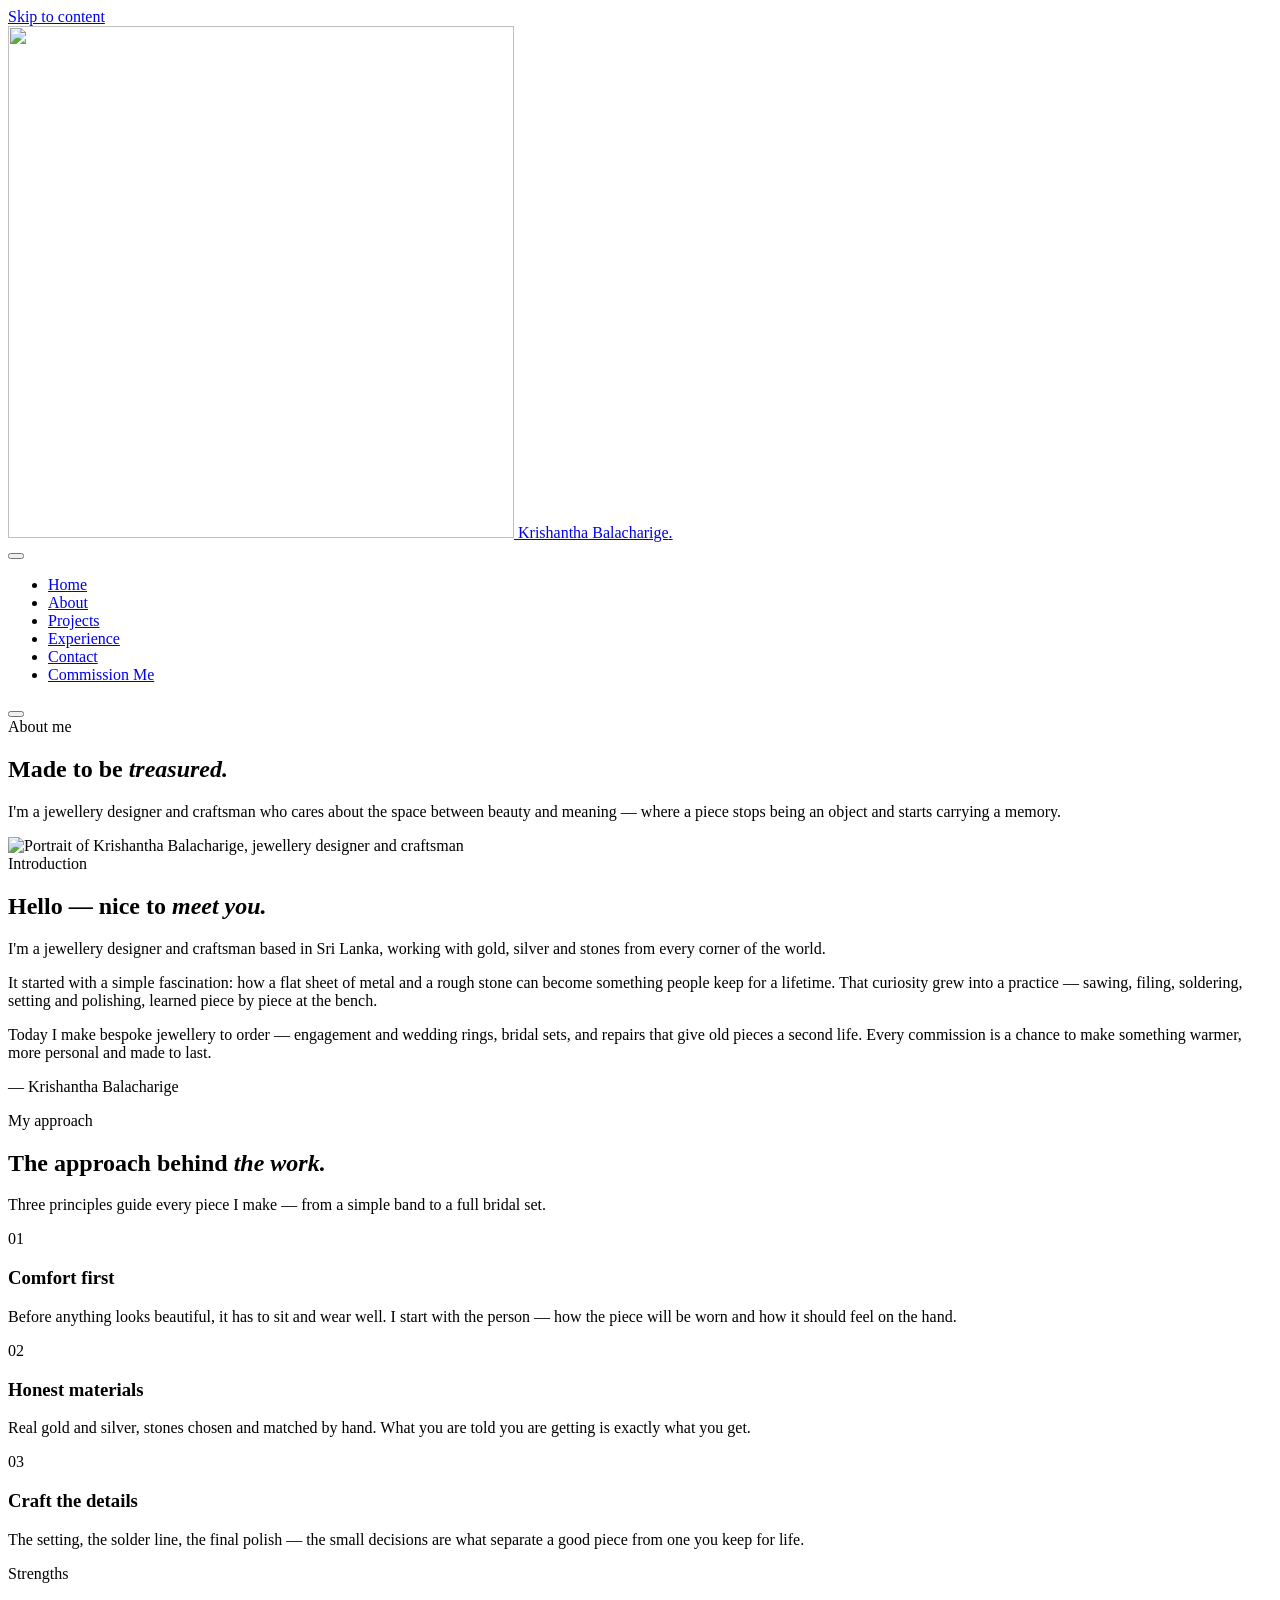
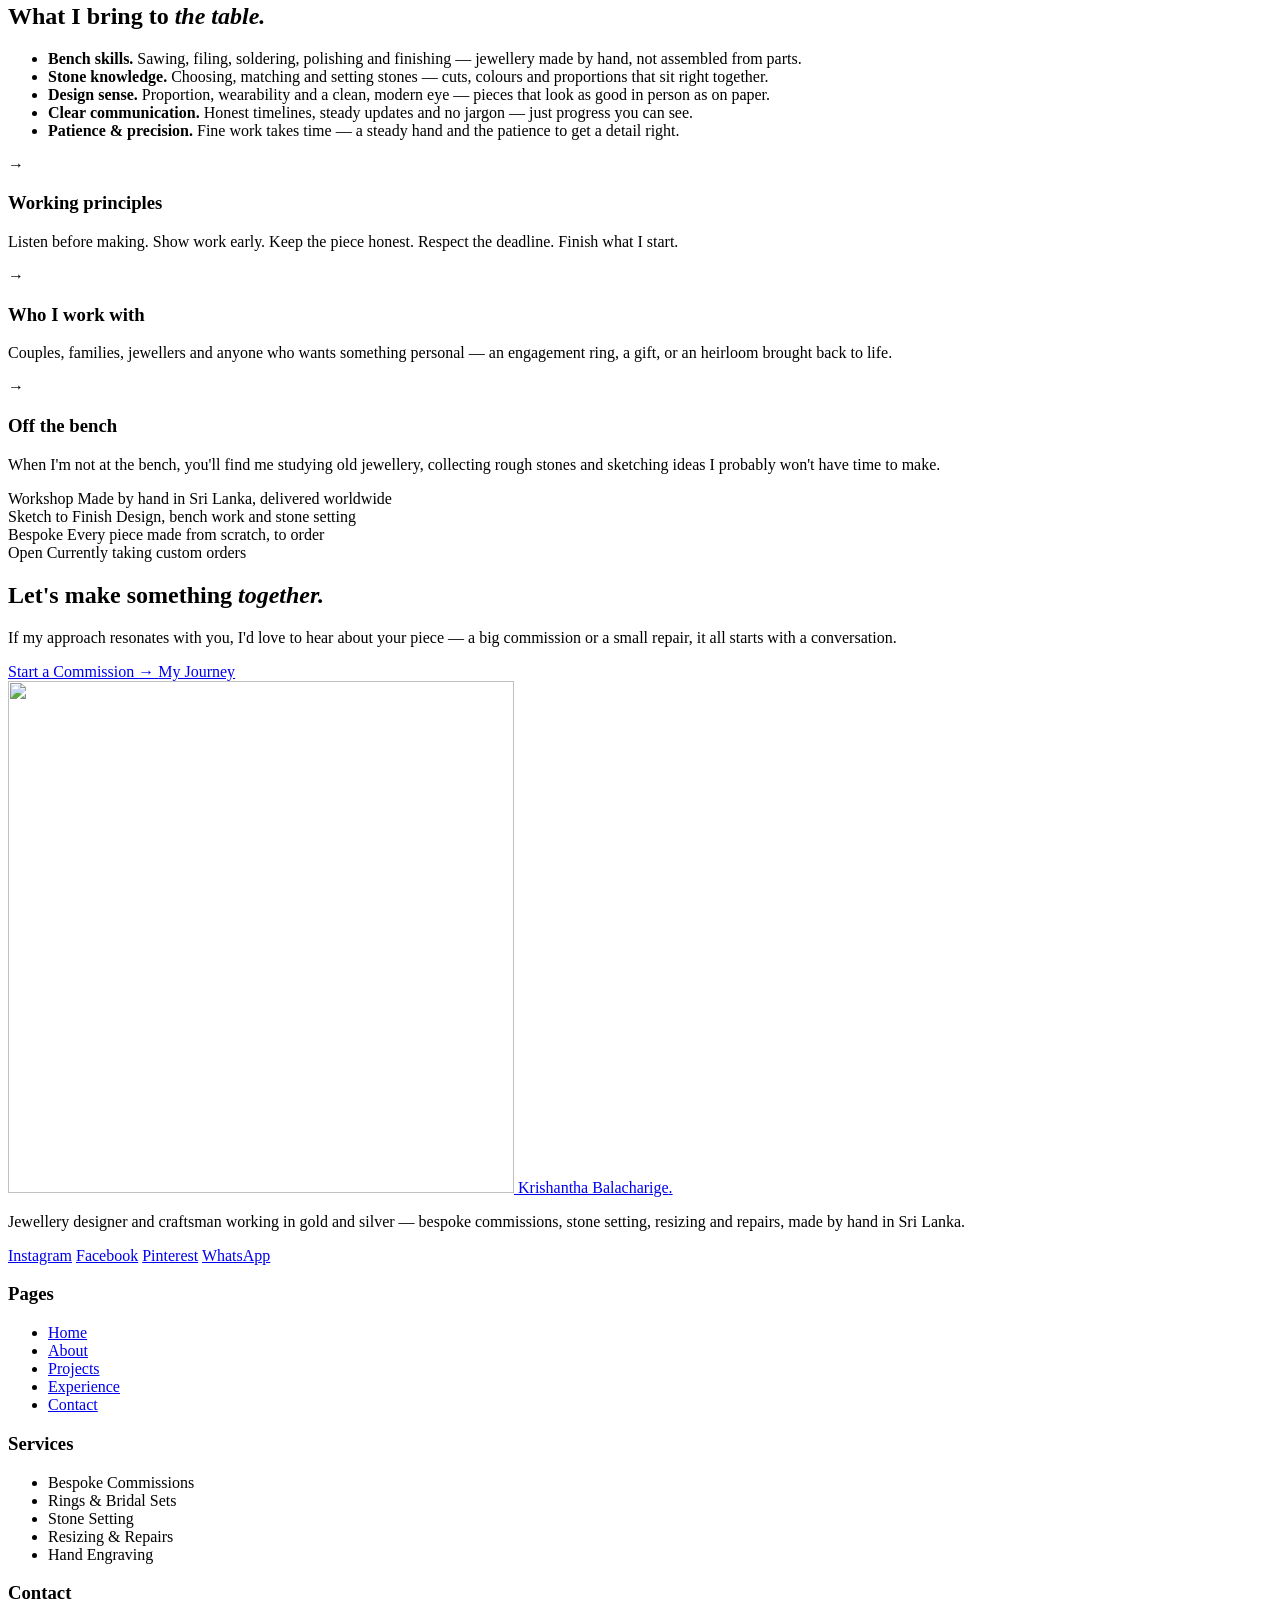
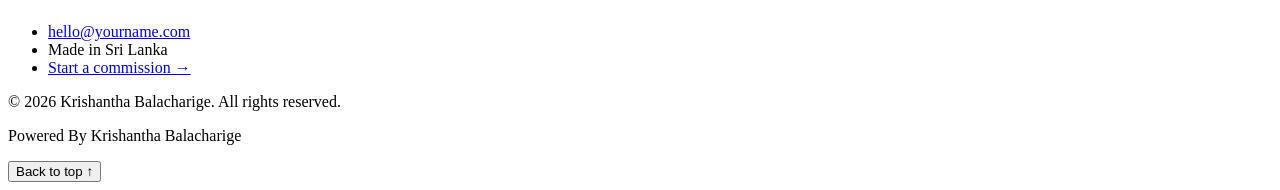
==== about.html @ 9be15eab "Add files via upload" ====
<!DOCTYPE html>
<html lang="en">
<head>
  <meta charset="UTF-8">
  <meta name="viewport" content="width=device-width, initial-scale=1.0, viewport-fit=cover">
  <meta name="theme-color" content="#130b0b">
  <title>About — Krishantha Balacharige | Jewellery Designer &amp; Craftsman</title>
  <meta name="description" content="About Krishantha Balacharige — jewellery designer and craftsman from Sri Lanka. Design philosophy, bench skills and working principles behind bespoke gold and silver jewellery.">
  <link rel="icon" type="image/png" href="assets/favicon.png?v=2">
  <link rel="apple-touch-icon" href="assets/favicon.png?v=2">
  <link rel="preconnect" href="https://fonts.googleapis.com">
  <link rel="preconnect" href="https://fonts.gstatic.com" crossorigin>
  <link href="https://fonts.googleapis.com/css2?family=Fraunces:ital,opsz,wght@0,9..144,400..700;1,9..144,400..700&family=Inter:wght@400;500;600;700;800&family=Space+Grotesk:wght@500;600;700&display=swap" rel="stylesheet">
  <link rel="stylesheet" href="css/style.css?v=29">
</head>
<body id="top">

  <a class="skip-link" href="#main">Skip to content</a>

  <!-- ============================ HEADER ============================ -->
  <header class="site-header">
    <div class="container header-inner">
      <a class="brand" href="index.html">
        <img class="brand-mark" src="assets/kb-logo-monogram-clean.webp?v=3" alt="" width="506" height="512" aria-hidden="true">
        <span>Krishantha Balacharige<span class="brand-dot">.</span></span>
      </a>

      <nav class="nav" id="primary-nav" aria-label="Primary">
        <button class="nav-backdrop" type="button" tabindex="-1" aria-hidden="true"></button>
        <div class="nav-content">
          <ul class="nav-list">
            <li><a class="nav-link" href="index.html">Home</a></li>
            <li><a class="nav-link is-active" href="about.html" aria-current="page">About</a></li>
            <li><a class="nav-link" href="projects.html">Projects</a></li>
            <li><a class="nav-link" href="experience.html">Experience</a></li>
            <li><a class="nav-link" href="contact.html">Contact</a></li>
            <li class="nav-cta"><a class="btn btn-primary btn-sm" href="contact.html">Commission Me</a></li>
          </ul>
        </div>
      </nav>

      <button class="nav-toggle" type="button" aria-expanded="false" aria-controls="primary-nav" aria-label="Open menu">
        <span></span><span></span><span></span>
      </button>
    </div>
  </header>

  <main id="main">

    <!-- ============================ PAGE HEAD ============================ -->
    <section class="page-head" data-word="Craft">
      <div class="container">
        <span class="kicker">About me</span>
        <h1 class="page-title">Made to be <em class="accent-word">treasured.</em></h1>
        <p class="page-lede">
          I'm a jewellery designer and craftsman who cares about the space between
          beauty and meaning — where a piece stops being an object and starts
          carrying a memory.
        </p>
      </div>
    </section>

    <!-- ============================ INTRO SPLIT ============================ -->
    <section class="section">
      <div class="container split">

        <div class="split-portrait" data-reveal>
          <img
            src="assets/portrait-about.webp?v=1"
            alt="Portrait of Krishantha Balacharige, jewellery designer and craftsman"
            width="1089"
            height="1445">
        </div>

        <div class="split-body" data-reveal>
          <span class="kicker">Introduction</span>
          <h2 class="section-title">Hello — nice to <em class="accent-word">meet you.</em></h2>
          <p class="lead">
            <!-- EDIT: personal introduction placeholder -->
            I'm a jewellery designer and craftsman based in Sri Lanka, working with
            gold, silver and stones from every corner of the world.
          </p>
          <p>
            It started with a simple fascination: how a flat sheet of metal and a
            rough stone can become something people keep for a lifetime. That
            curiosity grew into a practice — sawing, filing, soldering, setting and
            polishing, learned piece by piece at the bench.
          </p>
          <p>
            Today I make bespoke jewellery to order — engagement and wedding rings,
            bridal sets, and repairs that give old pieces a second life. Every
            commission is a chance to make something warmer, more personal and made
            to last.
          </p>
          <p class="signature">— Krishantha Balacharige</p>
        </div>

      </div>
    </section>

    <!-- ============================ PHILOSOPHY ============================ -->
    <section class="section">
      <div class="container">
        <div class="section-head section-head--center" data-reveal>
          <div>
            <span class="kicker">My approach</span>
            <h2 class="section-title">The approach behind <em class="accent-word">the work.</em></h2>
            <p class="section-lede">
              Three principles guide every piece I make — from a simple band to a
              full bridal set.
            </p>
          </div>
        </div>

        <div class="card-grid">
          <article class="card" data-reveal>
            <span class="card-index" aria-hidden="true">01</span>
            <h3>Comfort first</h3>
            <p>
              Before anything looks beautiful, it has to sit and wear well. I start
              with the person — how the piece will be worn and how it should feel on
              the hand.
            </p>
          </article>

          <article class="card" data-reveal>
            <span class="card-index" aria-hidden="true">02</span>
            <h3>Honest materials</h3>
            <p>
              Real gold and silver, stones chosen and matched by hand. What you are
              told you are getting is exactly what you get.
            </p>
          </article>

          <article class="card" data-reveal>
            <span class="card-index" aria-hidden="true">03</span>
            <h3>Craft the details</h3>
            <p>
              The setting, the solder line, the final polish — the small decisions are
              what separate a good piece from one you keep for life.
            </p>
          </article>
        </div>
      </div>
    </section>

    <!-- ============================ STRENGTHS ============================ -->
    <section class="section">
      <div class="container split">

        <div class="split-body" data-reveal>
          <span class="kicker">Strengths</span>
          <h2 class="section-title">What I bring to <em class="accent-word">the table.</em></h2>
          <ul class="strength-list">
            <li>
              <span><strong>Bench skills.</strong> Sawing, filing, soldering,
              polishing and finishing — jewellery made by hand, not assembled from
              parts.</span>
            </li>
            <li>
              <span><strong>Stone knowledge.</strong> Choosing, matching and setting
              stones — cuts, colours and proportions that sit right together.</span>
            </li>
            <li>
              <span><strong>Design sense.</strong> Proportion, wearability and a clean,
              modern eye — pieces that look as good in person as on paper.</span>
            </li>
            <li>
              <span><strong>Clear communication.</strong> Honest timelines, steady
              updates and no jargon — just progress you can see.</span>
            </li>
            <li>
              <span><strong>Patience &amp; precision.</strong> Fine work takes time — a
              steady hand and the patience to get a detail right.</span>
            </li>
          </ul>
        </div>

        <div class="stack">
          <article class="card" data-reveal>
            <span class="card-index" aria-hidden="true">→</span>
            <h3>Working principles</h3>
            <p>
              Listen before making. Show work early. Keep the piece honest. Respect
              the deadline. Finish what I start.
            </p>
          </article>

          <article class="card" data-reveal>
            <span class="card-index" aria-hidden="true">→</span>
            <h3>Who I work with</h3>
            <p>
              Couples, families, jewellers and anyone who wants something personal —
              an engagement ring, a gift, or an heirloom brought back to life.
            </p>
          </article>

          <article class="card" data-reveal>
            <span class="card-index" aria-hidden="true">→</span>
            <h3>Off the bench</h3>
            <p>
              When I'm not at the bench, you'll find me studying old jewellery,
              collecting rough stones and sketching ideas I probably won't have time
              to make.
            </p>
          </article>
        </div>

      </div>
    </section>

    <!-- ============================ HIGHLIGHTS ============================ -->
    <section class="section">
      <div class="container">
        <div class="stats-grid">
          <div class="stat" data-reveal>
            <span class="stat-value">Workshop</span>
            <span class="stat-label">Made by hand in Sri Lanka, delivered worldwide</span>
          </div>
          <div class="stat" data-reveal>
            <span class="stat-value">Sketch to Finish</span>
            <span class="stat-label">Design, bench work and stone setting</span>
          </div>
          <div class="stat" data-reveal>
            <span class="stat-value">Bespoke</span>
            <span class="stat-label">Every piece made from scratch, to order</span>
          </div>
          <div class="stat" data-reveal>
            <span class="stat-value">Open</span>
            <span class="stat-label">Currently taking custom orders</span>
          </div>
        </div>
      </div>
    </section>

    <!-- ============================ CTA ============================ -->
    <section class="section">
      <div class="container">
        <div class="cta-band" data-reveal>
          <div>
            <h2 class="cta-title">Let's make something <em class="accent-word">together.</em></h2>
            <p class="cta-text">
              If my approach resonates with you, I'd love to hear about your piece —
              a big commission or a small repair, it all starts with a conversation.
            </p>
          </div>
          <div class="cta-actions">
            <a class="btn btn-primary" href="contact.html">
              Start a Commission
              <span class="btn-arrow" aria-hidden="true">→</span>
            </a>
            <a class="btn btn-ghost" href="experience.html">My Journey</a>
          </div>
        </div>
      </div>
    </section>

  </main>

  <!-- ============================ FOOTER ============================ -->
  <footer class="site-footer">
    <div class="container footer-grid">

      <div class="footer-brand">
        <a class="brand" href="index.html">
          <img class="brand-mark" src="assets/kb-logo-monogram-clean.webp?v=3" alt="" width="506" height="512" aria-hidden="true">
          <span>Krishantha Balacharige<span class="brand-dot">.</span></span>
        </a>
        <p>
          Jewellery designer and craftsman working in gold and silver — bespoke
          commissions, stone setting, resizing and repairs, made by hand in Sri Lanka.
        </p>
        <!-- EDIT: replace with your real profile URLs -->
        <div class="socials">
          <a class="social-link" href="https://www.instagram.com/" target="_blank" rel="noopener">Instagram</a>
          <a class="social-link" href="https://www.facebook.com/" target="_blank" rel="noopener">Facebook</a>
          <a class="social-link" href="https://www.pinterest.com/" target="_blank" rel="noopener">Pinterest</a>
          <a class="social-link" href="https://wa.me/" target="_blank" rel="noopener">WhatsApp</a>
        </div>
      </div>

      <nav class="footer-col" aria-label="Footer pages">
        <h3>Pages</h3>
        <ul>
          <li><a href="index.html">Home</a></li>
          <li><a href="about.html">About</a></li>
          <li><a href="projects.html">Projects</a></li>
          <li><a href="experience.html">Experience</a></li>
          <li><a href="contact.html">Contact</a></li>
        </ul>
      </nav>

      <div class="footer-col">
        <h3>Services</h3>
        <ul>
          <li><span>Bespoke Commissions</span></li>
          <li><span>Rings &amp; Bridal Sets</span></li>
          <li><span>Stone Setting</span></li>
          <li><span>Resizing &amp; Repairs</span></li>
          <li><span>Hand Engraving</span></li>
        </ul>
      </div>

      <div class="footer-col">
        <h3>Contact</h3>
        <ul>
          <!-- EDIT: your email address -->
          <li><a href="mailto:hello@yourname.com">hello@yourname.com</a></li>
          <li><span>Made in Sri Lanka</span></li>
          <li><a href="contact.html">Start a commission →</a></li>
        </ul>
      </div>

    </div>

    <div class="container footer-bottom">
      <p>© <span data-year>2026</span> Krishantha Balacharige. All rights reserved.</p>
      <p class="footer-credit" data-admin-access>Powered By Krishantha Balacharige</p>
      <button class="back-top" type="button">Back to top ↑</button>
    </div>
  </footer>

  <script src="js/projects-data.js?v=3"></script>
  <script src="js/admin.js?v=13"></script>
  <script src="js/main.js?v=5"></script>
</body>
</html>
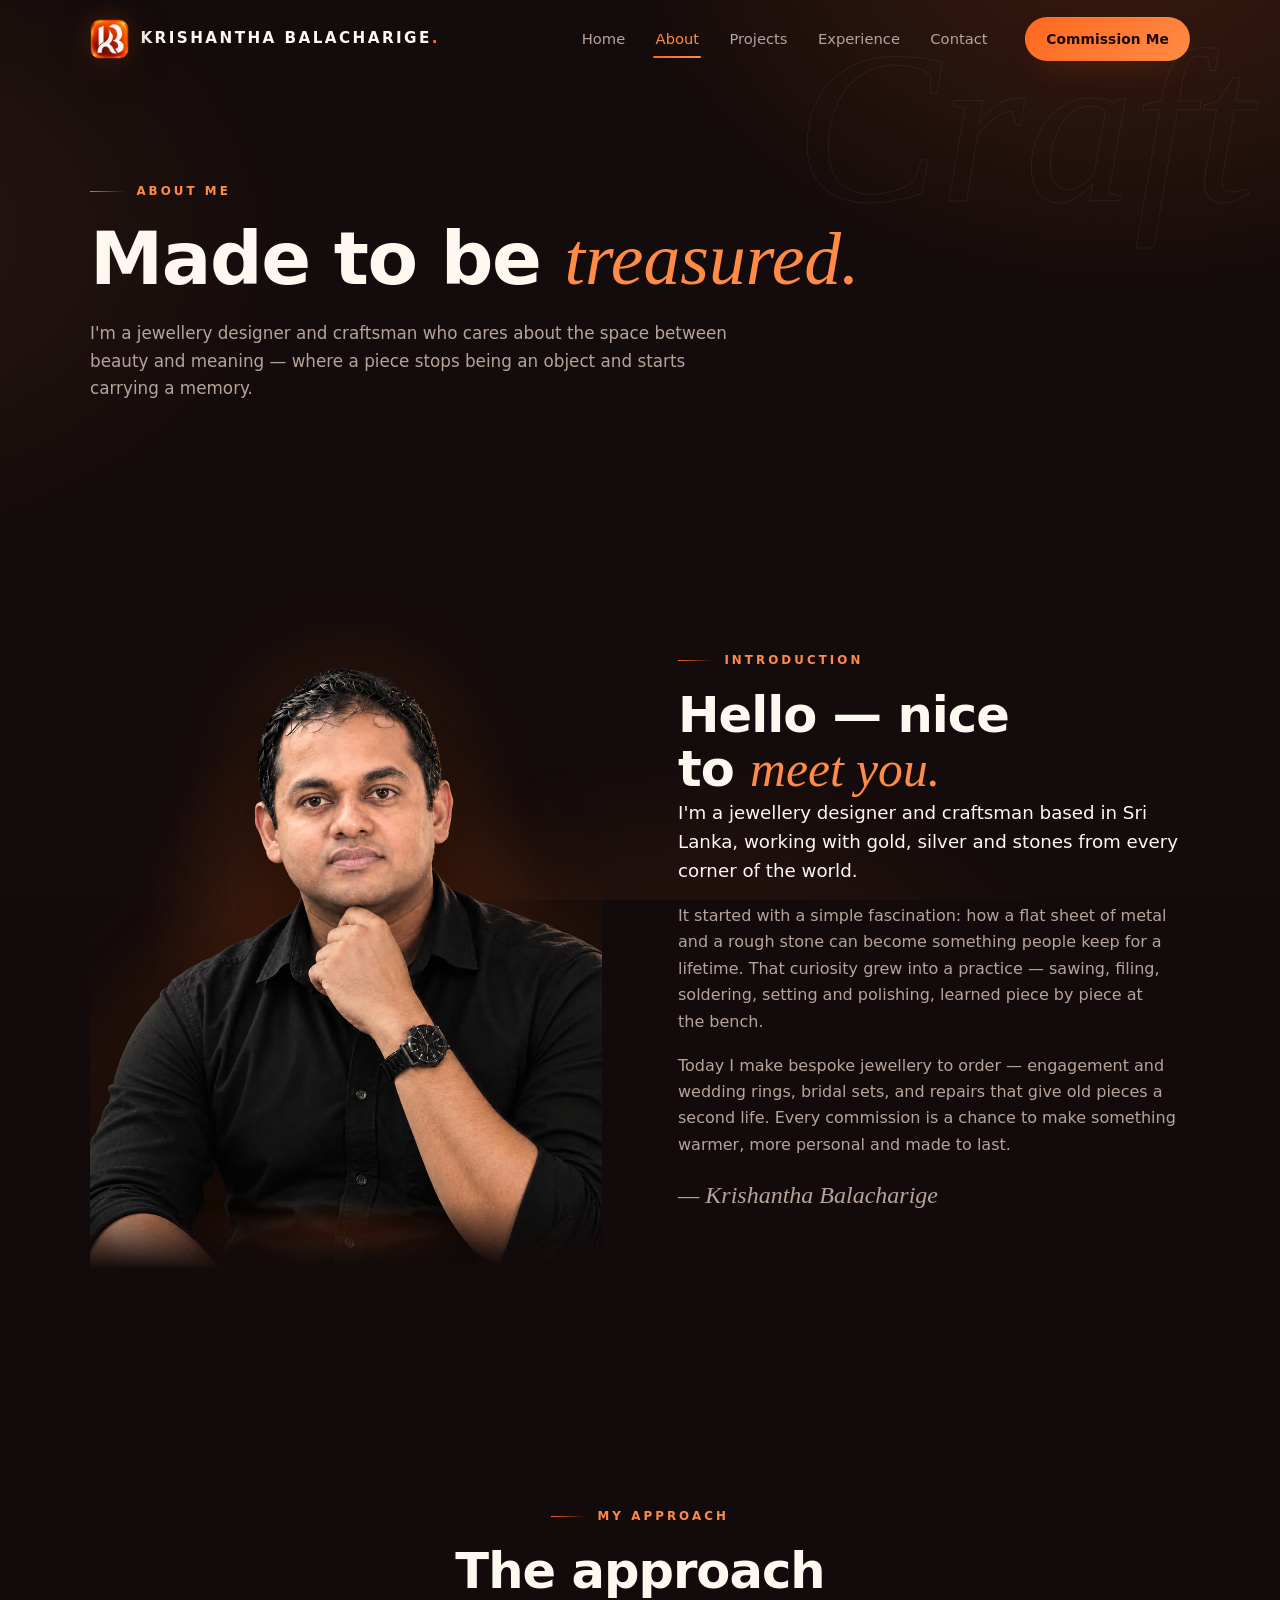
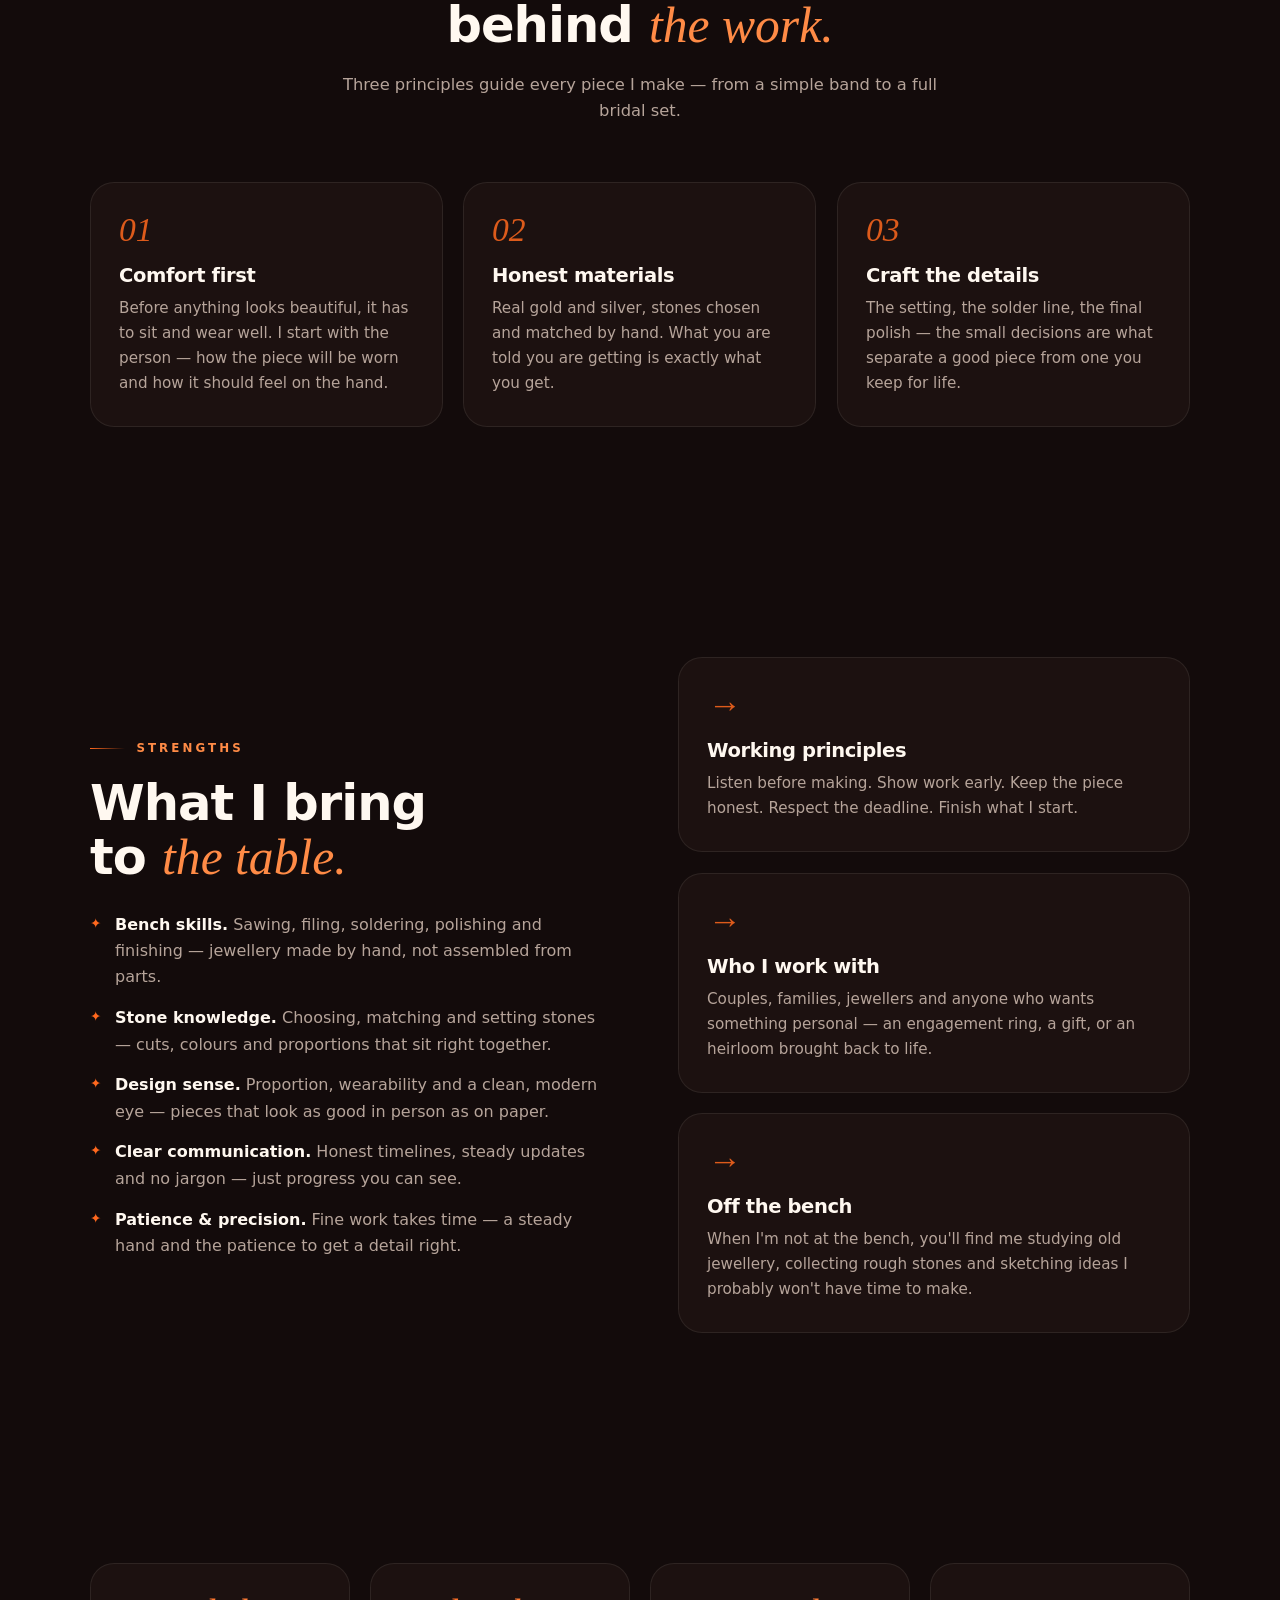
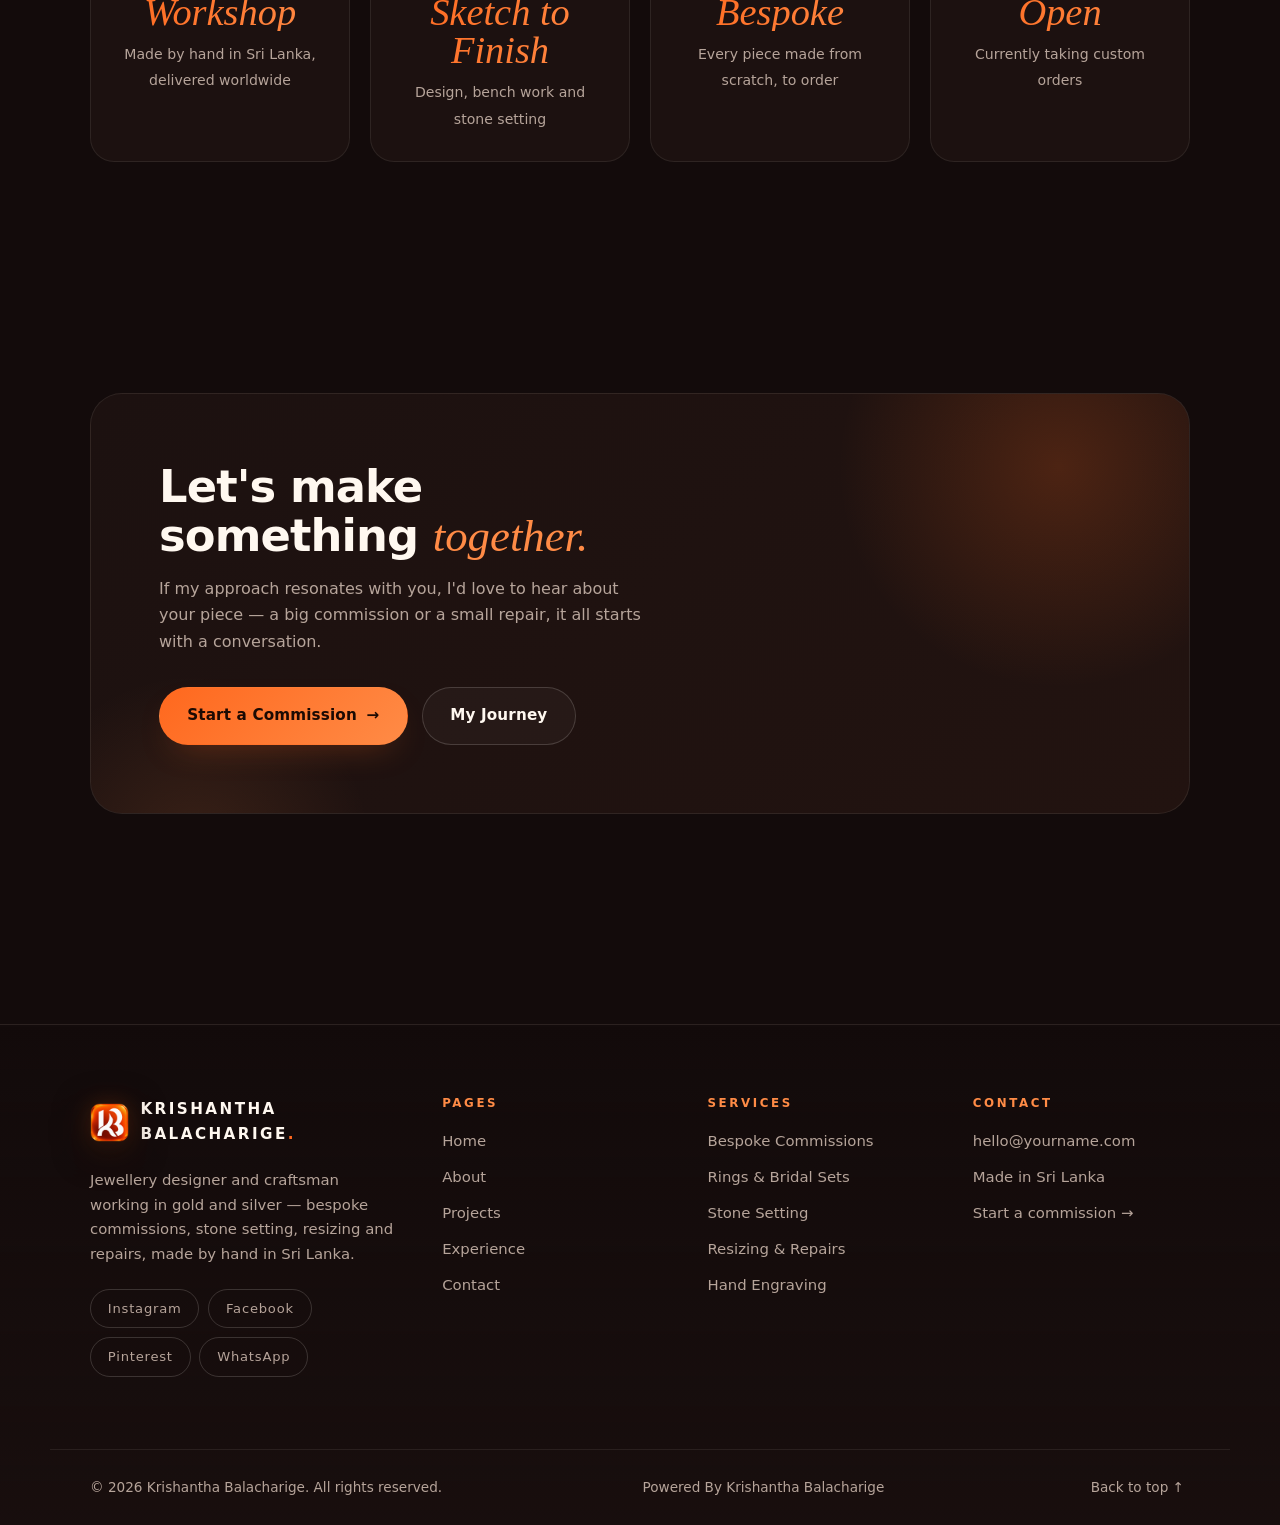
==== commit db1f03ec: "Add files via upload" ====
--- a/about.html
+++ b/about.html
@@ -11,7 +11,7 @@
   <link rel="preconnect" href="https://fonts.googleapis.com">
   <link rel="preconnect" href="https://fonts.gstatic.com" crossorigin>
   <link href="https://fonts.googleapis.com/css2?family=Fraunces:ital,opsz,wght@0,9..144,400..700;1,9..144,400..700&family=Inter:wght@400;500;600;700;800&family=Space+Grotesk:wght@500;600;700&display=swap" rel="stylesheet">
-  <link rel="stylesheet" href="css/style.css?v=29">
+  <link rel="stylesheet" href="css/style.css?v=30">
 </head>
 <body id="top">
 
--- a/css/style.css
+++ b/css/style.css
@@ -0,0 +1,4027 @@
+/* ============================================================
+   PORTFOLIO — SHARED STYLESHEET
+   Warm orange & black cinematic design system
+   ------------------------------------------------------------
+   01. Design tokens
+   02. Reset & base
+   03. Utilities & layout helpers
+   04. Typography helpers
+   05. Buttons
+   06. Header & navigation
+   07. Hero (home)
+   08. Marquee strip
+   09. Generic sections
+   10. Cards (services / philosophy / focus)
+   11. Projects gallery
+   12. Skills
+   13. Timeline (experience)
+   14. Stats / highlights
+   15. CTA band
+   16. Contact
+   17. Footer
+   18. Animations & reveal
+   19. Responsive
+   20. Reduced motion & print
+   ============================================================ */
+
+/* ------------------------------------------------------------
+   01. Design tokens
+   ------------------------------------------------------------ */
+:root {
+  /* Colour palette */
+  --bg: #130b0b;
+  --bg-2: #1c1110;
+  --bg-3: #241614;
+  --accent: #ff681e;
+  --accent-2: #ff8b46;
+  --text: #fff8f0;
+  --text-2: #b6a49a;
+  --cream: #f3dfc9;
+
+  /* Logo presentation (header / footer / admin marks) */
+  --logo: #ffffff;
+
+  /* KB logo gradient — the mark is filled with the brand's own colours */
+  --logo-1: #ffc79a;
+  --logo-2: #ff8b46;
+  --logo-3: #ff681e;
+  --logo-4: #ce3007;
+
+  /* Derived colours */
+  --line: rgba(255, 248, 240, 0.08);
+  --line-strong: rgba(255, 248, 240, 0.16);
+  --accent-soft: rgba(255, 104, 30, 0.14);
+  --accent-glow: rgba(255, 104, 30, 0.35);
+
+  /* Typography */
+  --font-sans: "Inter", system-ui, -apple-system, "Segoe UI", Roboto, Arial, sans-serif;
+  --font-display: "Fraunces", "Playfair Display", Georgia, "Times New Roman", serif;
+  --font-label: "Space Grotesk", "Inter", ui-sans-serif, system-ui, sans-serif;
+
+  /* Metrics */
+  --header-h: 78px;
+  --container: 1180px;
+  --gutter: clamp(1.25rem, 4vw, 2.5rem);
+  --radius: 24px;
+  --radius-sm: 14px;
+  --radius-pill: 999px;
+
+  /* Motion */
+  --ease: cubic-bezier(0.22, 0.61, 0.36, 1);
+  --ease-out: cubic-bezier(0.16, 1, 0.3, 1);
+
+  /* Shadows */
+  --shadow-soft: 0 24px 60px -30px rgba(0, 0, 0, 0.85);
+  --shadow-card: 0 18px 45px -25px rgba(0, 0, 0, 0.8);
+}
+
+/* ------------------------------------------------------------
+   02. Reset & base
+   ------------------------------------------------------------ */
+*,
+*::before,
+*::after {
+  box-sizing: border-box;
+}
+
+* {
+  margin: 0;
+}
+
+html {
+  -webkit-text-size-adjust: 100%;
+  scroll-behavior: smooth;
+  scroll-padding-top: calc(var(--header-h) + 1rem);
+}
+
+body {
+  min-height: 100svh;
+  background-color: var(--bg);
+  color: var(--text);
+  font-family: var(--font-sans);
+  font-size: 1rem;
+  line-height: 1.65;
+  overflow-x: hidden;
+  -webkit-font-smoothing: antialiased;
+  text-rendering: optimizeLegibility;
+}
+
+/* Ambient cinematic lighting behind everything */
+body::before {
+  content: "";
+  position: fixed;
+  inset: 0;
+  z-index: -2;
+  pointer-events: none;
+  background:
+    radial-gradient(52rem 38rem at 88% -8%, rgba(255, 104, 30, 0.17), transparent 62%),
+    radial-gradient(44rem 32rem at -12% 26%, rgba(255, 139, 70, 0.09), transparent 66%),
+    radial-gradient(40rem 30rem at 55% 115%, rgba(255, 104, 30, 0.1), transparent 62%);
+}
+
+/* Very subtle film grain */
+body::after {
+  content: "";
+  position: fixed;
+  inset: 0;
+  z-index: -1;
+  pointer-events: none;
+  opacity: 0.05;
+  mix-blend-mode: overlay;
+  background-image: url("data:image/svg+xml,%3Csvg xmlns='http://www.w3.org/2000/svg' width='220' height='220'%3E%3Cfilter id='n'%3E%3CfeTurbulence type='fractalNoise' baseFrequency='0.85' numOctaves='2' stitchTiles='stitch'/%3E%3C/filter%3E%3Crect width='100%25' height='100%25' filter='url(%23n)'/%3E%3C/svg%3E");
+}
+
+img,
+svg,
+video {
+  display: block;
+  max-width: 100%;
+}
+
+a {
+  color: inherit;
+  text-decoration: none;
+}
+
+button,
+input,
+select,
+textarea {
+  font: inherit;
+  color: inherit;
+}
+
+ul,
+ol {
+  padding: 0;
+  list-style: none;
+}
+
+h1,
+h2,
+h3,
+h4 {
+  line-height: 1.1;
+  font-weight: 700;
+  letter-spacing: -0.02em;
+  text-wrap: balance;
+}
+
+p {
+  text-wrap: pretty;
+}
+
+::selection {
+  background: var(--accent);
+  color: #1a0b04;
+}
+
+/* Accessible focus */
+:focus-visible {
+  outline: 2px solid var(--accent-2);
+  outline-offset: 3px;
+  border-radius: 4px;
+}
+
+.skip-link {
+  position: absolute;
+  top: 0.75rem;
+  left: 0.75rem;
+  z-index: 300;
+  padding: 0.7rem 1.2rem;
+  background: var(--accent);
+  color: #1a0b04;
+  font-weight: 600;
+  border-radius: var(--radius-sm);
+  transform: translateY(-160%);
+  transition: transform 0.25s var(--ease);
+}
+
+.skip-link:focus-visible {
+  transform: translateY(0);
+}
+
+/* ------------------------------------------------------------
+   03. Utilities & layout helpers
+   ------------------------------------------------------------ */
+.container {
+  width: 100%;
+  max-width: var(--container);
+  margin-inline: auto;
+  padding-inline: var(--gutter);
+}
+
+.section {
+  padding-block: clamp(4.25rem, 9vw, 7.5rem);
+  position: relative;
+}
+
+.stack {
+  display: grid;
+  gap: 1.25rem;
+}
+
+.sr-only {
+  position: absolute;
+  width: 1px;
+  height: 1px;
+  padding: 0;
+  margin: -1px;
+  overflow: hidden;
+  clip: rect(0 0 0 0);
+  white-space: nowrap;
+  border: 0;
+}
+
+/* Section heading block */
+.kicker {
+  display: inline-flex;
+  align-items: center;
+  gap: 0.7rem;
+  font-family: var(--font-label);
+  font-size: 0.74rem;
+  font-weight: 600;
+  letter-spacing: 0.26em;
+  text-transform: uppercase;
+  color: var(--accent-2);
+  margin-bottom: 1.1rem;
+}
+
+.kicker::before {
+  content: "";
+  width: 2.2rem;
+  height: 1px;
+  background: linear-gradient(90deg, var(--accent), transparent);
+}
+
+.section-title {
+  font-size: clamp(1.9rem, 4.4vw, 3.1rem);
+  max-width: 22ch;
+}
+
+.section-lede {
+  margin-top: 1.1rem;
+  max-width: 58ch;
+  color: var(--text-2);
+  font-size: 1.02rem;
+}
+
+.section-head {
+  display: flex;
+  flex-wrap: wrap;
+  align-items: flex-end;
+  justify-content: space-between;
+  gap: 1.5rem;
+  margin-bottom: clamp(2.25rem, 5vw, 3.5rem);
+}
+
+.section-head--center {
+  flex-direction: column;
+  align-items: center;
+  text-align: center;
+}
+
+.section-head--center .section-title,
+.section-head--center .section-lede {
+  margin-inline: auto;
+}
+
+/* Serif italic accent words */
+em.accent,
+.accent-word {
+  font-family: var(--font-display);
+  font-style: italic;
+  font-weight: 500;
+  color: var(--accent-2);
+  letter-spacing: 0;
+}
+
+.text-muted {
+  color: var(--text-2);
+}
+
+/* Inline text link with arrow */
+.arrow-link {
+  display: inline-flex;
+  align-items: center;
+  gap: 0.5rem;
+  font-weight: 600;
+  font-size: 0.95rem;
+  color: var(--text);
+  padding-block: 0.3rem;
+  border-bottom: 1px solid var(--line-strong);
+  transition: color 0.3s var(--ease), border-color 0.3s var(--ease), gap 0.3s var(--ease);
+}
+
+.arrow-link:hover {
+  color: var(--accent-2);
+  border-color: var(--accent);
+  gap: 0.85rem;
+}
+
+/* ------------------------------------------------------------
+   04. Buttons
+   ------------------------------------------------------------ */
+.btn {
+  display: inline-flex;
+  align-items: center;
+  justify-content: center;
+  gap: 0.6rem;
+  padding: 0.95rem 1.7rem;
+  border: 1px solid transparent;
+  border-radius: var(--radius-pill);
+  font-weight: 600;
+  font-size: 0.95rem;
+  letter-spacing: 0.01em;
+  cursor: pointer;
+  white-space: nowrap;
+  transition:
+    transform 0.35s var(--ease),
+    box-shadow 0.35s var(--ease),
+    background-color 0.3s var(--ease),
+    border-color 0.3s var(--ease),
+    color 0.3s var(--ease);
+}
+
+.btn:active {
+  transform: translateY(1px) scale(0.99);
+}
+
+.btn .btn-arrow {
+  transition: transform 0.35s var(--ease);
+}
+
+.btn:hover .btn-arrow {
+  transform: translateX(4px);
+}
+
+.btn-primary {
+  background: linear-gradient(135deg, var(--accent) 0%, var(--accent-2) 100%);
+  color: #1c0a03;
+  box-shadow: 0 14px 34px -16px var(--accent-glow);
+}
+
+.btn-primary:hover {
+  transform: translateY(-3px);
+  box-shadow: 0 22px 44px -18px var(--accent-glow);
+}
+
+.btn-ghost {
+  background: rgba(255, 248, 240, 0.03);
+  border-color: var(--line-strong);
+  color: var(--text);
+}
+
+.btn-ghost:hover {
+  transform: translateY(-3px);
+  border-color: var(--accent);
+  color: var(--accent-2);
+  background: var(--accent-soft);
+}
+
+.btn-sm {
+  padding: 0.62rem 1.25rem;
+  font-size: 0.86rem;
+}
+
+/* Loading state for the submit button */
+.btn.is-loading {
+  pointer-events: none;
+  opacity: 0.75;
+}
+
+.btn.is-loading .btn-arrow {
+  animation: spin 0.9s linear infinite;
+}
+
+@keyframes spin {
+  to {
+    transform: rotate(360deg);
+  }
+}
+
+/* ------------------------------------------------------------
+   05. Header & navigation
+   ------------------------------------------------------------ */
+.site-header {
+  position: fixed;
+  inset: 0 0 auto 0;
+  z-index: 200;
+  transition: background-color 0.4s var(--ease), border-color 0.4s var(--ease),
+    backdrop-filter 0.4s var(--ease);
+  border-bottom: 1px solid transparent;
+}
+
+.site-header.is-scrolled {
+  background: rgba(19, 11, 11, 0.82);
+  backdrop-filter: blur(16px);
+  -webkit-backdrop-filter: blur(16px);
+  border-bottom-color: var(--line);
+}
+
+.header-inner {
+  display: flex;
+  align-items: center;
+  justify-content: space-between;
+  gap: 1.5rem;
+  min-height: var(--header-h);
+}
+
+/* Brand */
+.brand {
+  display: inline-flex;
+  align-items: center;
+  gap: 0.7rem;
+  font-weight: 700;
+  font-size: 0.95rem;
+  letter-spacing: 0.16em;
+  text-transform: uppercase;
+  position: relative;
+  z-index: 220;
+}
+
+/* The official KB symbol — cropped tight to the artwork so it fills the box.
+   Height is fluid and deliberately larger than the wordmark beside it. */
+.brand-mark {
+  flex: none;
+  display: block;
+  width: auto;
+  height: clamp(1.7rem, 2.1vw + 0.8rem, 2.75rem);
+  aspect-ratio: 506 / 512;
+  object-fit: contain;
+  filter: drop-shadow(0 8px 18px rgba(0, 0, 0, 0.55))
+    drop-shadow(0 0 10px rgba(255, 104, 30, 0.22));
+  transition: transform 0.4s var(--ease), filter 0.4s var(--ease);
+}
+
+.brand:hover .brand-mark {
+  transform: translateY(-1px);
+  filter: drop-shadow(0 10px 22px rgba(0, 0, 0, 0.6))
+    drop-shadow(0 0 20px rgba(255, 104, 30, 0.42));
+}
+
+.brand-dot {
+  color: var(--accent);
+}
+
+/* Desktop nav */
+.nav-content {
+  display: flex;
+  align-items: center;
+  gap: 2rem;
+}
+
+.nav-list {
+  display: flex;
+  align-items: center;
+  gap: 0.35rem 1.6rem;
+}
+
+.nav-link {
+  position: relative;
+  display: inline-block;
+  padding: 0.4rem 0.15rem;
+  font-size: 0.92rem;
+  font-weight: 500;
+  color: var(--text-2);
+  transition: color 0.3s var(--ease);
+}
+
+.nav-link::after {
+  content: "";
+  position: absolute;
+  left: 0;
+  bottom: 0;
+  width: 100%;
+  height: 2px;
+  border-radius: 2px;
+  background: linear-gradient(90deg, var(--accent), var(--accent-2));
+  transform: scaleX(0);
+  transform-origin: left;
+  transition: transform 0.35s var(--ease);
+}
+
+.nav-link:hover {
+  color: var(--text);
+}
+
+.nav-link:hover::after,
+.nav-link.is-active::after {
+  transform: scaleX(1);
+}
+
+.nav-link.is-active {
+  color: var(--accent-2);
+}
+
+.nav-cta {
+  margin-left: 0.6rem;
+}
+
+/* Backdrop shared by mobile menu */
+.nav-backdrop {
+  display: none;
+}
+
+/* Hamburger */
+.nav-toggle {
+  display: none;
+  position: relative;
+  z-index: 220;
+  width: 3rem;
+  height: 3rem;
+  border: 1px solid var(--line-strong);
+  border-radius: 0.9rem;
+  background: rgba(28, 17, 16, 0.6);
+  cursor: pointer;
+}
+
+.nav-toggle span {
+  position: absolute;
+  left: 50%;
+  width: 1.15rem;
+  height: 2px;
+  border-radius: 2px;
+  background: var(--text);
+  transform: translateX(-50%);
+  transition: transform 0.35s var(--ease), opacity 0.25s var(--ease), top 0.35s var(--ease);
+}
+
+.nav-toggle span:nth-child(1) {
+  top: calc(50% - 6px);
+}
+
+.nav-toggle span:nth-child(2) {
+  top: 50%;
+}
+
+.nav-toggle span:nth-child(3) {
+  top: calc(50% + 6px);
+}
+
+.nav-toggle[aria-expanded="true"] span:nth-child(1) {
+  top: 50%;
+  transform: translateX(-50%) rotate(45deg);
+}
+
+.nav-toggle[aria-expanded="true"] span:nth-child(2) {
+  opacity: 0;
+}
+
+.nav-toggle[aria-expanded="true"] span:nth-child(3) {
+  top: 50%;
+  transform: translateX(-50%) rotate(-45deg);
+}
+
+/* ------------------------------------------------------------
+   06. Hero (home page)
+   ------------------------------------------------------------ */
+.hero {
+  position: relative;
+  display: flex;
+  align-items: center;
+  min-height: 100svh;
+  padding-top: calc(var(--header-h) + clamp(2rem, 6vh, 4.5rem));
+  padding-bottom: clamp(3rem, 8vh, 5.5rem);
+  overflow: clip;
+}
+
+.hero-grid {
+  display: grid;
+  grid-template-columns: minmax(0, 0.92fr) minmax(0, 1.08fr);
+  gap: clamp(2rem, 5vw, 4.5rem);
+  align-items: center;
+  width: 100%;
+}
+
+/* Availability pill */
+.hero-pill {
+  display: inline-flex;
+  align-items: center;
+  gap: 0.65rem;
+  padding: 0.5rem 1.05rem;
+  border: 1px solid var(--line-strong);
+  border-radius: var(--radius-pill);
+  background: rgba(28, 17, 16, 0.55);
+  backdrop-filter: blur(8px);
+  font-family: var(--font-label);
+  font-size: 0.7rem;
+  font-weight: 600;
+  letter-spacing: 0.22em;
+  text-transform: uppercase;
+  color: var(--cream);
+  margin-bottom: 1.75rem;
+}
+
+.pill-dot {
+  width: 0.5rem;
+  height: 0.5rem;
+  border-radius: 50%;
+  background: var(--accent);
+  box-shadow: 0 0 0 0 var(--accent-glow);
+  animation: pulse-dot 2.4s ease-out infinite;
+}
+
+@keyframes pulse-dot {
+  0% {
+    box-shadow: 0 0 0 0 rgba(255, 104, 30, 0.5);
+  }
+  70% {
+    box-shadow: 0 0 0 9px rgba(255, 104, 30, 0);
+  }
+  100% {
+    box-shadow: 0 0 0 0 rgba(255, 104, 30, 0);
+  }
+}
+
+.hero-hello {
+  font-family: var(--font-display);
+  font-style: italic;
+  font-weight: 500;
+  font-size: clamp(1.3rem, 2.6vw, 1.8rem);
+  color: var(--text-2);
+  margin-bottom: 0.35rem;
+}
+
+.hero-name {
+  font-size: clamp(2.5rem, 6.2vw, 4.6rem);
+  font-weight: 800;
+  line-height: 1.05;
+  letter-spacing: -0.04em;
+  margin-bottom: 1.1rem;
+}
+
+/* Stacked editorial name: the given name stands huge on line one, and the
+   family name drops to a display-serif signature line beneath it. */
+.hero-name .accent-word {
+  display: block;
+  width: fit-content;
+  font-weight: 600;
+  font-size: 1em;
+  line-height: 1.1;
+  letter-spacing: 0;
+  margin-top: 0.1em;
+  padding-bottom: 0.05em;
+  /* Solid colour on the element itself, never background-clip: text — the
+     hero reveal wraps every word in an overflow: hidden mask and Chromium
+     then paints nothing at all. */
+  color: var(--accent-2);
+}
+
+.hero-headline {
+  font-size: clamp(1.45rem, 3.2vw, 2.4rem);
+  font-weight: 600;
+  line-height: 1.18;
+  letter-spacing: -0.02em;
+  max-width: 20ch;
+  margin-bottom: 1.35rem;
+}
+
+.hero-desc {
+  max-width: 46ch;
+  color: var(--text-2);
+  font-size: 1.05rem;
+  margin-bottom: 2.25rem;
+}
+
+.hero-actions {
+  display: flex;
+  flex-wrap: wrap;
+  gap: 0.9rem;
+  margin-bottom: 2.75rem;
+}
+
+.hero-meta {
+  display: flex;
+  align-items: center;
+  gap: 0.85rem;
+  font-family: var(--font-label);
+  font-size: 0.8rem;
+  letter-spacing: 0.12em;
+  text-transform: uppercase;
+  color: var(--text-2);
+}
+
+.hero-meta::before {
+  content: "";
+  width: 2.6rem;
+  height: 1px;
+  background: var(--line-strong);
+}
+
+/* ---------- Hero portrait presentation ---------- */
+.hero-visual {
+  position: relative;
+  display: flex;
+  align-items: flex-end;
+  justify-content: center;
+}
+
+.portrait-stage {
+  position: relative;
+  display: flex;
+  align-items: flex-end;
+  justify-content: center;
+  width: 100%;
+}
+
+/* The figure carries reveal + float, so the ground shadow can stay put */
+.portrait-stage__figure {
+  position: relative;
+  z-index: 1;
+  height: min(clamp(400px, calc(100svh - 90px), 940px), 70vw);
+  aspect-ratio: 1882 / 3340;
+  animation: portrait-reveal 1.2s var(--ease-out) both,
+    portrait-float 9s ease-in-out 1.2s infinite;
+  will-change: transform;
+}
+
+.portrait-stage__img {
+  position: relative;
+  z-index: 2;
+  display: block;
+  width: 100%;
+  height: 100%;
+  object-fit: contain;
+  object-position: bottom center;
+  filter: saturate(0.95) contrast(1.06) brightness(0.98)
+    sepia(0.22) hue-rotate(-8deg) saturate(1.2)
+    drop-shadow(0 22px 30px rgba(0, 0, 0, 0.7))
+    drop-shadow(0 0 44px rgba(255, 104, 30, 0.22));
+  -webkit-mask-image: linear-gradient(to bottom, #000 88%, transparent 100%);
+  mask-image: linear-gradient(to bottom, #000 88%, transparent 100%);
+  /* Pointer-driven 3D tilt — the portrait itself turns to follow the
+     cursor. The projection lives in this transform, so it stays correct
+     even though the figure above it is flattened by its reveal filter.
+     JS writes the whole transform: a var()-driven transform does not
+     animate through this transition in Chromium. */
+  transform: perspective(1000px);
+  transform-origin: 50% 80%;
+  transition: transform 0.85s cubic-bezier(0.22, 0.61, 0.36, 1);
+  will-change: transform;
+}
+
+/* Soft contact shadow under the figure, anchoring it to the ground */
+.portrait-stage__base {
+  position: absolute;
+  bottom: 1%;
+  left: 50%;
+  z-index: 0;
+  width: 68%;
+  height: 2.4rem;
+  transform: translateX(-50%);
+  background: radial-gradient(
+    ellipse at center,
+    rgba(0, 0, 0, 0.8),
+    rgba(0, 0, 0, 0.3) 46%,
+    transparent 72%
+  );
+  filter: blur(13px);
+  pointer-events: none;
+}
+
+@keyframes portrait-reveal {
+  from {
+    opacity: 0;
+    transform: translateY(34px) scale(0.94);
+    filter: blur(16px);
+  }
+  to {
+    opacity: 1;
+    transform: none;
+    filter: blur(0);
+  }
+}
+
+@keyframes portrait-float {
+  0%, 100% { transform: translateY(0) scale(1); }
+  50% { transform: translateY(-14px) scale(1.014); }
+}
+
+/* ------------------------------------------------------------
+   07. Marquee strip
+   ------------------------------------------------------------ */
+.marquee {
+  border-block: 1px solid var(--line);
+  background: rgba(28, 17, 16, 0.45);
+  padding-block: 1.05rem;
+  overflow: hidden;
+  -webkit-mask-image: linear-gradient(90deg, transparent, #000 8%, #000 92%, transparent);
+  mask-image: linear-gradient(90deg, transparent, #000 8%, #000 92%, transparent);
+}
+
+.marquee-track {
+  display: flex;
+  align-items: center;
+  gap: 3rem;
+  width: max-content;
+  animation: marquee 34s linear infinite;
+}
+
+.marquee-item {
+  display: inline-flex;
+  align-items: center;
+  gap: 3rem;
+  font-family: var(--font-display);
+  font-style: italic;
+  font-size: clamp(1.05rem, 2vw, 1.5rem);
+  color: var(--text-2);
+  white-space: nowrap;
+}
+
+.marquee-item::after {
+  content: "✦";
+  color: var(--accent);
+  font-style: normal;
+  font-size: 0.8em;
+}
+
+@keyframes marquee {
+  to {
+    transform: translateX(-50%);
+  }
+}
+
+/* ------------------------------------------------------------
+   08. Page header (inner pages)
+   ------------------------------------------------------------ */
+.page-head {
+  position: relative;
+  padding-top: calc(var(--header-h) + clamp(3rem, 8vw, 6rem));
+  padding-bottom: clamp(2.5rem, 6vw, 4.5rem);
+  overflow: hidden;
+}
+
+.page-head::after {
+  content: attr(data-word);
+  position: absolute;
+  top: 4%;
+  right: 2%;
+  font-family: var(--font-display);
+  font-style: italic;
+  font-size: clamp(6rem, 17vw, 15rem);
+  line-height: 1;
+  color: transparent;
+  -webkit-text-stroke: 1px rgba(255, 248, 240, 0.06);
+  pointer-events: none;
+  user-select: none;
+}
+
+.page-title {
+  font-size: clamp(2.5rem, 6.5vw, 4.6rem);
+  max-width: 16ch;
+}
+
+.page-lede {
+  margin-top: 1.25rem;
+  max-width: 60ch;
+  color: var(--text-2);
+  font-size: 1.05rem;
+}
+
+/* ------------------------------------------------------------
+   09. Split layouts (about preview / about intro)
+   ------------------------------------------------------------ */
+.split {
+  display: grid;
+  grid-template-columns: minmax(0, 1fr) minmax(0, 1fr);
+  gap: clamp(2.5rem, 6vw, 5rem);
+  align-items: center;
+}
+
+.split-portrait {
+  position: relative;
+  display: flex;
+  justify-content: center;
+  align-items: flex-end;
+}
+
+.split-portrait::before {
+  content: "";
+  position: absolute;
+  top: 50%;
+  left: 50%;
+  width: 78%;
+  aspect-ratio: 2326 / 2537;
+  transform: translate(-50%, -54%);
+  background: radial-gradient(
+    circle,
+    rgba(255, 104, 30, 0.26),
+    rgba(255, 104, 30, 0.07) 46%,
+    transparent 70%
+  );
+  filter: blur(16px);
+  pointer-events: none;
+}
+
+.split-portrait::after {
+  content: "";
+  position: absolute;
+  bottom: 2%;
+  left: 50%;
+  width: 62%;
+  height: 3rem;
+  transform: translateX(-50%);
+  background: radial-gradient(ellipse at center, rgba(255, 104, 30, 0.22), transparent 70%);
+  filter: blur(12px);
+  pointer-events: none;
+}
+
+.split-portrait img {
+  position: relative;
+  width: auto;
+  height: auto;
+  max-width: min(100%, 750px);
+  aspect-ratio: 1089 / 1445;
+  max-height: min(90svh, 880px);
+  object-fit: contain;
+  object-position: bottom center;
+  filter: saturate(0.92) contrast(1.08) brightness(0.96)
+    sepia(0.28) hue-rotate(-8deg) saturate(1.25)
+    drop-shadow(0 30px 40px rgba(0, 0, 0, 0.7))
+    drop-shadow(0 0 50px rgba(255, 104, 30, 0.18));
+  -webkit-mask-image: linear-gradient(to bottom, #000 90%, transparent 100%);
+  mask-image: linear-gradient(to bottom, #000 90%, transparent 100%);
+}
+
+.split-body p + p {
+  margin-top: 1.1rem;
+}
+
+.split-body p {
+  color: var(--text-2);
+}
+
+.split-body .lead {
+  color: var(--text);
+  font-size: 1.14rem;
+  line-height: 1.6;
+}
+
+.split-body .btn {
+  margin-top: 2rem;
+}
+
+/* Signature-style detail */
+.signature {
+  margin-top: 1.75rem;
+  font-family: var(--font-display);
+  font-style: italic;
+  font-size: 1.5rem;
+  color: var(--cream);
+}
+
+/* ------------------------------------------------------------
+   10. Cards (services / philosophy / focus)
+   ------------------------------------------------------------ */
+.card-grid {
+  display: grid;
+  grid-template-columns: repeat(auto-fit, minmax(250px, 1fr));
+  gap: 1.25rem;
+}
+
+.card {
+  position: relative;
+  padding: 1.9rem 1.75rem;
+  background: var(--bg-2);
+  border: 1px solid var(--line);
+  border-radius: var(--radius);
+  overflow: hidden;
+  transition: transform 0.45s var(--ease), border-color 0.4s var(--ease),
+    background-color 0.4s var(--ease), box-shadow 0.45s var(--ease);
+}
+
+.card::before {
+  content: "";
+  position: absolute;
+  inset: 0;
+  background: radial-gradient(22rem 14rem at 110% -20%, rgba(255, 104, 30, 0.14), transparent 70%);
+  opacity: 0;
+  transition: opacity 0.45s var(--ease);
+  pointer-events: none;
+}
+
+.card:hover {
+  transform: translateY(-6px);
+  border-color: rgba(255, 104, 30, 0.34);
+  box-shadow: var(--shadow-card);
+}
+
+.card:hover::before {
+  opacity: 1;
+}
+
+.card-index {
+  display: block;
+  font-family: var(--font-display);
+  font-style: italic;
+  font-size: 2.1rem;
+  line-height: 1;
+  color: var(--accent);
+  opacity: 0.85;
+  margin-bottom: 1.1rem;
+}
+
+.card h3 {
+  font-size: 1.22rem;
+  margin-bottom: 0.6rem;
+}
+
+.card p {
+  color: var(--text-2);
+  font-size: 0.95rem;
+}
+
+.card .arrow-link {
+  margin-top: 1.4rem;
+  font-size: 0.88rem;
+}
+
+/* Strengths list */
+.strength-list {
+  display: grid;
+  gap: 0.9rem;
+  margin-top: 1.6rem;
+}
+
+.strength-list li {
+  display: flex;
+  gap: 0.85rem;
+  align-items: flex-start;
+  color: var(--text-2);
+}
+
+.strength-list li::before {
+  content: "✦";
+  color: var(--accent);
+  font-size: 0.85rem;
+  line-height: 1.7;
+}
+
+.strength-list strong {
+  color: var(--text);
+  font-weight: 600;
+}
+
+/* ------------------------------------------------------------
+   11. Projects gallery
+   ------------------------------------------------------------ */
+.filter-bar {
+  display: flex;
+  flex-wrap: wrap;
+  gap: 0.6rem;
+  margin-bottom: clamp(2rem, 4vw, 3rem);
+}
+
+.filter-btn {
+  padding: 0.55rem 1.2rem;
+  border: 1px solid var(--line-strong);
+  border-radius: var(--radius-pill);
+  background: transparent;
+  color: var(--text-2);
+  font-size: 0.86rem;
+  font-weight: 500;
+  cursor: pointer;
+  transition: all 0.3s var(--ease);
+}
+
+.filter-btn:hover {
+  color: var(--text);
+  border-color: var(--accent);
+}
+
+.filter-btn.is-active {
+  background: linear-gradient(135deg, var(--accent), var(--accent-2));
+  border-color: transparent;
+  color: #1c0a03;
+  font-weight: 600;
+  box-shadow: 0 12px 26px -14px var(--accent-glow);
+}
+
+.project-grid {
+  display: grid;
+  grid-template-columns: repeat(auto-fill, minmax(300px, 1fr));
+  gap: clamp(1.25rem, 3vw, 1.9rem);
+}
+
+.project-card {
+  display: flex;
+  position: relative;
+  flex-direction: column;
+  background: var(--bg-2);
+  border: 1px solid var(--line);
+  border-radius: var(--radius);
+  overflow: hidden;
+  transition: transform 0.45s var(--ease), border-color 0.4s var(--ease),
+    box-shadow 0.45s var(--ease);
+}
+
+.project-card:hover {
+  transform: translateY(-7px);
+  border-color: rgba(255, 104, 30, 0.36);
+  box-shadow: var(--shadow-card);
+}
+
+.project-card.is-hidden {
+  display: none;
+}
+
+/* Admin option: hide the built-in template concept cards */
+.project-grid.hide-templates .project-card[data-sample="1"] {
+  display: none;
+}
+
+/* CSS-generated artwork */
+.project-visual {
+  position: relative;
+  aspect-ratio: 4 / 3;
+  display: grid;
+  place-items: center;
+  overflow: hidden;
+  background:
+    radial-gradient(120% 90% at 20% 0%, var(--art-a, rgba(255, 104, 30, 0.35)), transparent 60%),
+    radial-gradient(100% 100% at 90% 100%, var(--art-b, rgba(255, 139, 70, 0.18)), transparent 55%),
+    linear-gradient(150deg, #2a1611, #170d0b);
+  transition: transform 0.6s var(--ease);
+}
+
+.project-card:hover .project-visual {
+  transform: scale(1.045);
+}
+
+.project-visual::after {
+  content: "";
+  position: absolute;
+  inset: 0;
+  background: linear-gradient(180deg, transparent 55%, rgba(19, 11, 11, 0.55));
+  pointer-events: none;
+}
+
+/* Big monogram letter inside artwork */
+.art-letter {
+  font-family: var(--font-display);
+  font-style: italic;
+  font-size: clamp(5rem, 10vw, 8rem);
+  line-height: 1;
+  color: rgba(255, 248, 240, 0.92);
+  text-shadow: 0 20px 50px rgba(0, 0, 0, 0.5);
+  transition: transform 0.6s var(--ease);
+}
+
+.project-card:hover .art-letter {
+  transform: scale(1.08) rotate(-2deg);
+}
+
+/* Decorative ring */
+.art-ring {
+  position: absolute;
+  width: 62%;
+  aspect-ratio: 2326 / 2537;
+  border: 1px solid rgba(255, 248, 240, 0.16);
+  border-radius: 50%;
+  top: 50%;
+  left: 50%;
+  transform: translate(-50%, -50%);
+  transition: transform 0.7s var(--ease), border-color 0.4s var(--ease);
+}
+
+.project-card:hover .art-ring {
+  transform: translate(-50%, -50%) scale(1.12);
+  border-color: rgba(255, 104, 30, 0.45);
+}
+
+/* Decorative bar lines */
+.art-bars {
+  position: absolute;
+  bottom: 14%;
+  left: 8%;
+  right: 8%;
+  display: grid;
+  gap: 6px;
+}
+
+.art-bars i {
+  display: block;
+  height: 4px;
+  border-radius: 4px;
+  background: rgba(255, 248, 240, 0.22);
+}
+
+.art-bars i:nth-child(1) {
+  width: 68%;
+}
+
+.art-bars i:nth-child(2) {
+  width: 42%;
+  background: var(--accent);
+}
+
+.art-bars i:nth-child(3) {
+  width: 55%;
+}
+
+.project-body {
+  display: flex;
+  flex-direction: column;
+  gap: 0.55rem;
+  padding: 1.5rem 1.5rem 1.7rem;
+  flex: 1;
+}
+
+.project-cat {
+  font-family: var(--font-label);
+  font-size: 0.7rem;
+  font-weight: 600;
+  letter-spacing: 0.2em;
+  text-transform: uppercase;
+  color: var(--accent-2);
+}
+
+.project-title {
+  font-size: 1.28rem;
+}
+
+.project-desc {
+  color: var(--text-2);
+  font-size: 0.93rem;
+  flex: 1;
+}
+
+.project-foot {
+  display: flex;
+  align-items: center;
+  justify-content: space-between;
+  gap: 1rem;
+  margin-top: 0.9rem;
+  padding-top: 0.9rem;
+  border-top: 1px solid var(--line);
+}
+
+.tag-row {
+  display: flex;
+  flex-wrap: wrap;
+  gap: 0.4rem;
+}
+
+.tag {
+  padding: 0.28rem 0.7rem;
+  border: 1px solid var(--line-strong);
+  border-radius: var(--radius-pill);
+  font-size: 0.72rem;
+  letter-spacing: 0.05em;
+  color: var(--text-2);
+}
+
+.project-open {
+  display: grid;
+  place-items: center;
+  width: 2.4rem;
+  height: 2.4rem;
+  flex-shrink: 0;
+  border: 1px solid var(--line-strong);
+  border-radius: 50%;
+  color: var(--text);
+  transition: all 0.35s var(--ease);
+}
+
+/* The ↗ link is the whole card's click target (stretched link). The card
+   itself is position: relative (above), so this covers the artwork too. */
+.project-open::after {
+  content: "";
+  position: absolute;
+  inset: 0;
+  z-index: 1;
+}
+
+.project-card:hover .project-open {
+  background: var(--accent);
+  border-color: var(--accent);
+  color: #1c0a03;
+  transform: rotate(45deg);
+}
+
+.grid-note {
+  margin-top: 2.25rem;
+  text-align: center;
+  color: var(--text-2);
+  font-size: 0.88rem;
+}
+
+/* ------------------------------------------------------------
+   12. Skills
+   ------------------------------------------------------------ */
+.skill-panels {
+  display: grid;
+  grid-template-columns: repeat(auto-fit, minmax(320px, 1fr));
+  gap: clamp(1.25rem, 3vw, 1.9rem);
+}
+
+.skill-panel {
+  padding: 1.9rem 1.8rem 2rem;
+  background: var(--bg-2);
+  border: 1px solid var(--line);
+  border-radius: var(--radius);
+  transition: border-color 0.4s var(--ease), transform 0.45s var(--ease);
+}
+
+.skill-panel:hover {
+  border-color: rgba(255, 104, 30, 0.3);
+  transform: translateY(-4px);
+}
+
+.skill-panel h2 {
+  display: flex;
+  align-items: center;
+  gap: 0.7rem;
+  font-size: 1.12rem;
+  margin-bottom: 1.6rem;
+}
+
+.skill-panel h2::before {
+  content: "";
+  width: 0.55rem;
+  height: 0.55rem;
+  border-radius: 50%;
+  background: linear-gradient(135deg, var(--accent), var(--accent-2));
+  box-shadow: 0 0 12px var(--accent-glow);
+}
+
+.skill + .skill {
+  margin-top: 1.35rem;
+}
+
+.skill-head {
+  display: flex;
+  justify-content: space-between;
+  align-items: baseline;
+  gap: 1rem;
+  margin-bottom: 0.55rem;
+}
+
+.skill-name {
+  font-weight: 500;
+  font-size: 0.97rem;
+}
+
+.skill-value {
+  font-family: var(--font-label);
+  font-size: 0.82rem;
+  color: var(--accent-2);
+}
+
+.skill-track {
+  height: 6px;
+  border-radius: 99px;
+  background: rgba(255, 248, 240, 0.08);
+  overflow: hidden;
+}
+
+.skill-fill {
+  display: block;
+  height: 100%;
+  width: 0;
+  border-radius: 99px;
+  background: linear-gradient(90deg, var(--accent), var(--accent-2));
+  box-shadow: 0 0 14px rgba(255, 104, 30, 0.4);
+  transition: width 1.3s var(--ease-out);
+}
+
+/* Tool chips */
+.tool-cloud {
+  display: flex;
+  flex-wrap: wrap;
+  gap: 0.7rem;
+  margin-top: 2rem;
+}
+
+.tool-chip {
+  padding: 0.6rem 1.2rem;
+  border: 1px solid var(--line-strong);
+  border-radius: var(--radius-pill);
+  background: rgba(28, 17, 16, 0.5);
+  font-size: 0.9rem;
+  color: var(--text-2);
+  cursor: default;
+  transition: all 0.3s var(--ease);
+}
+
+.tool-chip:hover {
+  transform: translateY(-3px);
+  border-color: var(--accent);
+  color: var(--text);
+  background: var(--accent-soft);
+  box-shadow: 0 12px 26px -16px var(--accent-glow);
+}
+
+.edit-note {
+  display: inline-block;
+  margin-top: 2rem;
+  padding: 0.7rem 1.1rem;
+  border-left: 2px solid var(--accent);
+  background: rgba(255, 104, 30, 0.07);
+  border-radius: 0 var(--radius-sm) var(--radius-sm) 0;
+  color: var(--text-2);
+  font-size: 0.86rem;
+}
+
+/* ------------------------------------------------------------
+   13. Timeline (experience)
+   ------------------------------------------------------------ */
+.timeline {
+  position: relative;
+  max-width: 860px;
+}
+
+.timeline::before {
+  content: "";
+  position: absolute;
+  top: 0;
+  bottom: 0;
+  left: 7px;
+  width: 2px;
+  background: linear-gradient(180deg, var(--accent), rgba(255, 104, 30, 0.05));
+  border-radius: 2px;
+}
+
+.tl-item {
+  position: relative;
+  padding-left: 3.25rem;
+  padding-bottom: 2.5rem;
+}
+
+.tl-item:last-child {
+  padding-bottom: 0;
+}
+
+.tl-dot {
+  position: absolute;
+  top: 0.45rem;
+  left: 0;
+  width: 16px;
+  height: 16px;
+  border-radius: 50%;
+  background: var(--bg);
+  border: 2px solid var(--accent);
+  box-shadow: 0 0 0 5px rgba(255, 104, 30, 0.12);
+  transition: box-shadow 0.4s var(--ease);
+}
+
+.tl-item:hover .tl-dot {
+  box-shadow: 0 0 0 9px rgba(255, 104, 30, 0.18);
+}
+
+.tl-period {
+  display: inline-block;
+  font-family: var(--font-label);
+  font-size: 0.78rem;
+  font-weight: 600;
+  letter-spacing: 0.16em;
+  text-transform: uppercase;
+  color: var(--accent-2);
+  margin-bottom: 0.5rem;
+}
+
+.tl-card {
+  padding: 1.7rem 1.7rem 1.8rem;
+  background: var(--bg-2);
+  border: 1px solid var(--line);
+  border-radius: var(--radius);
+  transition: border-color 0.4s var(--ease), transform 0.4s var(--ease);
+}
+
+.tl-card:hover {
+  border-color: rgba(255, 104, 30, 0.32);
+  transform: translateX(6px);
+}
+
+.tl-type {
+  display: inline-block;
+  margin-bottom: 0.7rem;
+  padding: 0.25rem 0.75rem;
+  border: 1px solid var(--line-strong);
+  border-radius: var(--radius-pill);
+  font-size: 0.7rem;
+  letter-spacing: 0.14em;
+  text-transform: uppercase;
+  color: var(--cream);
+}
+
+.tl-card h3 {
+  font-size: 1.25rem;
+  margin-bottom: 0.25rem;
+}
+
+.tl-org {
+  color: var(--accent-2);
+  font-weight: 500;
+  font-size: 0.95rem;
+  margin-bottom: 0.9rem;
+}
+
+.tl-card p {
+  color: var(--text-2);
+  font-size: 0.95rem;
+}
+
+.tl-points {
+  display: grid;
+  gap: 0.5rem;
+  margin-top: 1rem;
+}
+
+.tl-points li {
+  position: relative;
+  padding-left: 1.3rem;
+  color: var(--text-2);
+  font-size: 0.93rem;
+}
+
+.tl-points li::before {
+  content: "";
+  position: absolute;
+  left: 0;
+  top: 0.62em;
+  width: 6px;
+  height: 6px;
+  border-radius: 50%;
+  background: var(--accent);
+}
+
+.tl-card .tag-row {
+  margin-top: 1.2rem;
+}
+
+/* ------------------------------------------------------------
+   14. Stats / highlights strip
+   ------------------------------------------------------------ */
+.stats-grid {
+  display: grid;
+  grid-template-columns: repeat(auto-fit, minmax(210px, 1fr));
+  gap: 1.25rem;
+}
+
+.stat {
+  padding: 1.8rem 1.6rem;
+  background: var(--bg-2);
+  border: 1px solid var(--line);
+  border-radius: var(--radius);
+  text-align: center;
+  transition: transform 0.4s var(--ease), border-color 0.4s var(--ease);
+}
+
+.stat:hover {
+  transform: translateY(-5px);
+  border-color: rgba(255, 104, 30, 0.3);
+}
+
+.stat-value {
+  display: block;
+  font-family: var(--font-display);
+  font-style: italic;
+  font-size: 2.4rem;
+  line-height: 1;
+  background: linear-gradient(120deg, var(--accent), var(--accent-2));
+  -webkit-background-clip: text;
+  background-clip: text;
+  -webkit-text-fill-color: transparent;
+  color: transparent;
+  margin-bottom: 0.6rem;
+}
+
+.stat-label {
+  font-size: 0.88rem;
+  color: var(--text-2);
+}
+
+/* ------------------------------------------------------------
+   15. CTA band
+   ------------------------------------------------------------ */
+.cta-band {
+  position: relative;
+  padding: clamp(2.5rem, 6vw, 4.25rem);
+  background: linear-gradient(140deg, var(--bg-2), #221310);
+  border: 1px solid var(--line);
+  border-radius: calc(var(--radius) + 8px);
+  overflow: hidden;
+  display: flex;
+  flex-wrap: wrap;
+  align-items: center;
+  justify-content: space-between;
+  gap: 2rem;
+}
+
+.cta-band::before {
+  content: "";
+  position: absolute;
+  top: -40%;
+  right: -10%;
+  width: 30rem;
+  height: 30rem;
+  background: radial-gradient(circle, rgba(255, 104, 30, 0.20), transparent 65%);
+  pointer-events: none;
+}
+
+.cta-band::after {
+  content: "";
+  position: absolute;
+  bottom: -55%;
+  left: -8%;
+  width: 24rem;
+  height: 24rem;
+  background: radial-gradient(circle, rgba(255, 139, 70, 0.12), transparent 65%);
+  pointer-events: none;
+}
+
+.cta-band > * {
+  position: relative;
+  z-index: 1;
+}
+
+.cta-title {
+  font-size: clamp(1.8rem, 4vw, 2.8rem);
+  max-width: 18ch;
+}
+
+.cta-text {
+  margin-top: 0.9rem;
+  max-width: 48ch;
+  color: var(--text-2);
+}
+
+.cta-actions {
+  display: flex;
+  flex-wrap: wrap;
+  gap: 0.9rem;
+}
+
+/* ------------------------------------------------------------
+   16. Contact
+   ------------------------------------------------------------ */
+.contact-layout {
+  display: grid;
+  grid-template-columns: minmax(0, 0.9fr) minmax(0, 1.1fr);
+  gap: clamp(2rem, 5vw, 3.5rem);
+  align-items: start;
+}
+
+.contact-info {
+  display: grid;
+  gap: 1.1rem;
+}
+
+.info-card {
+  display: flex;
+  align-items: flex-start;
+  gap: 1.1rem;
+  padding: 1.5rem 1.6rem;
+  background: var(--bg-2);
+  border: 1px solid var(--line);
+  border-radius: var(--radius);
+  transition: border-color 0.4s var(--ease), transform 0.4s var(--ease);
+}
+
+.info-card:hover {
+  border-color: rgba(255, 104, 30, 0.32);
+  transform: translateY(-4px);
+}
+
+.info-icon {
+  display: grid;
+  place-items: center;
+  width: 2.7rem;
+  height: 2.7rem;
+  flex-shrink: 0;
+  border-radius: 0.9rem;
+  background: var(--accent-soft);
+  color: var(--accent-2);
+  font-size: 1.05rem;
+}
+
+.info-label {
+  display: block;
+  font-family: var(--font-label);
+  font-size: 0.7rem;
+  letter-spacing: 0.18em;
+  text-transform: uppercase;
+  color: var(--text-2);
+  margin-bottom: 0.25rem;
+}
+
+.info-value {
+  font-weight: 600;
+  font-size: 1.02rem;
+  word-break: break-word;
+  transition: color 0.3s var(--ease);
+}
+
+a.info-value:hover {
+  color: var(--accent-2);
+}
+
+.socials {
+  display: flex;
+  flex-wrap: wrap;
+  gap: 0.55rem;
+}
+
+.social-link {
+  padding: 0.5rem 1.05rem;
+  border: 1px solid var(--line-strong);
+  border-radius: var(--radius-pill);
+  font-size: 0.82rem;
+  letter-spacing: 0.06em;
+  color: var(--text-2);
+  transition: all 0.3s var(--ease);
+}
+
+.social-link:hover {
+  transform: translateY(-3px);
+  border-color: var(--accent);
+  color: var(--text);
+  background: var(--accent-soft);
+}
+
+/* Form */
+.contact-form {
+  padding: clamp(1.75rem, 4vw, 2.5rem);
+  background: var(--bg-2);
+  border: 1px solid var(--line);
+  border-radius: calc(var(--radius) + 4px);
+  box-shadow: var(--shadow-soft);
+}
+
+.form-grid {
+  display: grid;
+  gap: 1.35rem;
+}
+
+.form-row {
+  display: grid;
+  grid-template-columns: 1fr 1fr;
+  gap: 1.35rem;
+}
+
+.field label {
+  display: block;
+  font-size: 0.85rem;
+  font-weight: 600;
+  letter-spacing: 0.04em;
+  margin-bottom: 0.5rem;
+  color: var(--cream);
+}
+
+.field .req {
+  color: var(--accent);
+}
+
+.field input,
+.field select,
+.field textarea {
+  width: 100%;
+  padding: 0.9rem 1.1rem;
+  background: rgba(255, 248, 240, 0.04);
+  border: 1px solid var(--line-strong);
+  border-radius: var(--radius-sm);
+  color: var(--text);
+  transition: border-color 0.3s var(--ease), background-color 0.3s var(--ease),
+    box-shadow 0.3s var(--ease);
+}
+
+.field textarea {
+  resize: vertical;
+  min-height: 9rem;
+}
+
+.field select {
+  appearance: none;
+  background-image: url("data:image/svg+xml,%3Csvg xmlns='http://www.w3.org/2000/svg' width='12' height='8' fill='none'%3E%3Cpath d='M1 1.5 6 6.5l5-5' stroke='%23FF8B46' stroke-width='1.8' stroke-linecap='round' stroke-linejoin='round'/%3E%3C/svg%3E");
+  background-repeat: no-repeat;
+  background-position: right 1.1rem center;
+  padding-right: 2.8rem;
+  cursor: pointer;
+}
+
+.field select option {
+  background: var(--bg-2);
+  color: var(--text);
+}
+
+.field input::placeholder,
+.field textarea::placeholder {
+  color: rgba(182, 164, 154, 0.6);
+}
+
+.field input:focus,
+.field select:focus,
+.field textarea:focus {
+  outline: none;
+  border-color: var(--accent);
+  background: rgba(255, 104, 30, 0.05);
+  box-shadow: 0 0 0 3px rgba(255, 104, 30, 0.16);
+}
+
+.field.has-error input,
+.field.has-error select,
+.field.has-error textarea {
+  border-color: #ff5a4e;
+  box-shadow: 0 0 0 3px rgba(255, 90, 78, 0.14);
+}
+
+.field-error {
+  display: block;
+  margin-top: 0.45rem;
+  font-size: 0.8rem;
+  color: #ff8478;
+}
+
+.form-foot {
+  display: flex;
+  flex-wrap: wrap;
+  align-items: center;
+  gap: 1.1rem;
+  margin-top: 0.4rem;
+}
+
+.form-note {
+  flex: 1;
+  min-width: 220px;
+  font-size: 0.82rem;
+  color: var(--text-2);
+}
+
+.form-status {
+  margin-top: 1.1rem;
+  padding: 0.9rem 1.2rem;
+  border-radius: var(--radius-sm);
+  font-size: 0.9rem;
+  background: var(--accent-soft);
+  border: 1px solid rgba(255, 104, 30, 0.3);
+  color: var(--cream);
+}
+
+.form-status[hidden] {
+  display: none;
+}
+
+/* ------------------------------------------------------------
+   17. Footer
+   ------------------------------------------------------------ */
+.site-footer {
+  position: relative;
+  margin-top: clamp(3rem, 8vw, 6rem);
+  border-top: 1px solid var(--line);
+  background: linear-gradient(180deg, transparent, rgba(28, 17, 16, 0.6));
+}
+
+.footer-grid {
+  display: grid;
+  grid-template-columns: minmax(0, 1.4fr) repeat(3, minmax(0, 1fr));
+  gap: clamp(2rem, 4vw, 3rem);
+  padding-block: clamp(3rem, 6vw, 4.5rem);
+}
+
+.footer-brand p {
+  margin-top: 1.1rem;
+  max-width: 34ch;
+  color: var(--text-2);
+  font-size: 0.93rem;
+}
+
+.footer-brand .socials {
+  margin-top: 1.4rem;
+}
+
+.footer-col h3 {
+  font-family: var(--font-label);
+  font-size: 0.74rem;
+  font-weight: 600;
+  letter-spacing: 0.22em;
+  text-transform: uppercase;
+  color: var(--accent-2);
+  margin-bottom: 1.1rem;
+}
+
+.footer-col ul {
+  display: grid;
+  gap: 0.6rem;
+}
+
+.footer-col a,
+.footer-col span {
+  color: var(--text-2);
+  font-size: 0.93rem;
+  transition: color 0.3s var(--ease), padding-left 0.3s var(--ease);
+}
+
+.footer-col a:hover {
+  color: var(--accent-2);
+  padding-left: 5px;
+}
+
+.footer-bottom {
+  display: flex;
+  flex-wrap: wrap;
+  align-items: center;
+  justify-content: space-between;
+  gap: 1rem;
+  padding-block: 1.6rem;
+  border-top: 1px solid var(--line);
+  color: var(--text-2);
+  font-size: 0.85rem;
+}
+
+.back-top {
+  display: inline-flex;
+  align-items: center;
+  gap: 0.45rem;
+  color: var(--text-2);
+  background: none;
+  border: 0;
+  cursor: pointer;
+  font-size: 0.85rem;
+  transition: color 0.3s var(--ease), transform 0.3s var(--ease);
+}
+
+.back-top:hover {
+  color: var(--accent-2);
+  transform: translateY(-3px);
+}
+
+/* ------------------------------------------------------------
+   18. Reveal animations
+   ------------------------------------------------------------ */
+.js [data-reveal] {
+  opacity: 0;
+  transform: translateY(28px);
+  transition: opacity 0.8s var(--ease), transform 0.8s var(--ease);
+  transition-delay: var(--reveal-delay, 0s);
+  will-change: opacity, transform;
+}
+
+.js [data-reveal].is-visible {
+  opacity: 1;
+  transform: none;
+}
+
+/* Hero entrance (CSS only, no JS required) */
+.hero-anim {
+  animation: rise-in 0.9s var(--ease-out) both;
+}
+
+.hero-anim-1 { animation-delay: 0.05s; }
+.hero-anim-2 { animation-delay: 0.15s; }
+.hero-anim-3 { animation-delay: 0.25s; }
+.hero-anim-4 { animation-delay: 0.35s; }
+.hero-anim-5 { animation-delay: 0.45s; }
+.hero-anim-6 { animation-delay: 0.55s; }
+
+@keyframes rise-in {
+  from {
+    opacity: 0;
+    transform: translateY(26px);
+  }
+  to {
+    opacity: 1;
+    transform: none;
+  }
+}
+
+/* ------------------------------------------------------------
+   18b. Home — cinematic motion layer
+   ------------------------------------------------------------ */
+
+/* Ambient drifting light orbs behind the hero */
+.hero-orbs {
+  position: absolute;
+  inset: 0;
+  overflow: hidden;
+  pointer-events: none;
+  z-index: 0;
+}
+
+.hero-orb {
+  position: absolute;
+  border-radius: 50%;
+  filter: blur(64px);
+  will-change: transform;
+}
+
+.hero-orb-1 {
+  width: 42vw;
+  height: 42vw;
+  min-width: 300px;
+  min-height: 300px;
+  top: -14%;
+  right: -6%;
+  background: radial-gradient(circle, rgba(255, 104, 30, 0.42), transparent 68%);
+  animation: orb-drift-1 26s ease-in-out infinite;
+}
+
+.hero-orb-2 {
+  width: 34vw;
+  height: 34vw;
+  min-width: 250px;
+  min-height: 250px;
+  bottom: -16%;
+  left: -8%;
+  background: radial-gradient(circle, rgba(255, 139, 70, 0.30), transparent 68%);
+  animation: orb-drift-2 32s ease-in-out infinite;
+}
+
+.hero-orb-3 {
+  width: 22vw;
+  height: 22vw;
+  min-width: 190px;
+  min-height: 190px;
+  top: 28%;
+  left: 42%;
+  background: radial-gradient(circle, rgba(243, 223, 201, 0.12), transparent 70%);
+  animation: orb-drift-3 24s ease-in-out infinite;
+}
+
+@keyframes orb-drift-1 {
+  0%, 100% { transform: translate3d(0, 0, 0) scale(1); }
+  50% { transform: translate3d(-4%, 6%, 0) scale(1.12); }
+}
+
+@keyframes orb-drift-2 {
+  0%, 100% { transform: translate3d(0, 0, 0) scale(1); }
+  50% { transform: translate3d(6%, -5%, 0) scale(1.08); }
+}
+
+@keyframes orb-drift-3 {
+  0%, 100% { transform: translate3d(0, 0, 0) scale(1); }
+  50% { transform: translate3d(-8%, -6%, 0) scale(1.16); }
+}
+
+/* Keep hero content stacked above the orbs */
+.home .hero-grid {
+  position: relative;
+  z-index: 1;
+}
+
+/* Soft glow that follows the pointer inside the hero */
+.hero-cursor-glow {
+  position: absolute;
+  inset: 0;
+  z-index: 0;
+  pointer-events: none;
+  opacity: 0;
+  transition: opacity 0.6s var(--ease);
+  background: radial-gradient(
+    340px 340px at var(--cx, 50%) var(--cy, 38%),
+    rgba(255, 104, 30, 0.13),
+    transparent 66%
+  );
+}
+
+.hero.is-pointer .hero-cursor-glow {
+  opacity: 1;
+}
+
+/* Word-by-word masked reveal for the hero headings */
+.home .hero-name.is-split,
+.home .hero-headline.is-split {
+  animation: none;
+}
+
+.home .w {
+  display: inline-block;
+  overflow: hidden;
+  vertical-align: bottom;
+  padding: 0.02em 0.06em 0.2em;
+  margin: 0 -0.06em -0.2em;
+}
+
+.home .wi {
+  display: inline-block;
+  transform: translateY(118%);
+  animation: word-rise 0.9s var(--ease-out) both;
+  animation-delay: calc(var(--i, 0) * 0.055s + var(--word-base, 0.15s));
+}
+
+.home .hero-name { --word-base: 0.12s; }
+.home .hero-headline { --word-base: 0.34s; }
+
+@keyframes word-rise {
+  to { transform: translateY(0); }
+}
+
+/* The italic accent words keep a plain accent colour. They used to paint a
+   gradient with background-clip: text on the parent <em>, but the hero reveal
+   wraps every word in an overflow: hidden mask — that combination paints
+   nothing at all in Chromium, so the words vanished from the page. */
+.home .hero-name .accent-word,
+.home .hero-headline .accent-word {
+  background-image: none;
+  animation: none;
+  color: var(--accent-2);
+  -webkit-text-fill-color: var(--accent-2);
+}
+
+/* Scroll progress line across the header */
+.home .scroll-progress {
+  position: absolute;
+  left: 0;
+  bottom: 0;
+  width: 100%;
+  height: 2px;
+  transform-origin: 0 50%;
+  transform: scaleX(var(--progress, 0));
+  background: linear-gradient(90deg, var(--accent), var(--accent-2));
+  z-index: 3;
+}
+
+/* Sharper "focus in" reveal for the home sections */
+.js .home [data-reveal] {
+  opacity: 0;
+  transform: translateY(26px) scale(0.985);
+  filter: blur(5px);
+  transition: opacity 0.85s var(--ease), transform 0.85s var(--ease),
+    filter 0.85s var(--ease);
+  transition-delay: var(--reveal-delay, 0s);
+}
+
+.js .home [data-reveal].is-visible {
+  opacity: 1;
+  transform: none;
+  filter: blur(0);
+}
+
+/* Magnetic buttons */
+.home .btn {
+  transition: translate 0.4s var(--ease), transform 0.35s var(--ease),
+    box-shadow 0.35s var(--ease), background-color 0.3s var(--ease),
+    border-color 0.3s var(--ease), color 0.3s var(--ease);
+}
+
+.home .btn {
+  translate: var(--mag-x, 0px) var(--mag-y, 0px);
+}
+
+/* Pointer-tracking spotlight on cards and stats */
+.home .project-card,
+.home .stat {
+  position: relative;
+}
+
+.home .card::after,
+.home .project-card::after,
+.home .stat::after {
+  content: "";
+  position: absolute;
+  inset: 0;
+  border-radius: inherit;
+  pointer-events: none;
+  opacity: 0;
+  transition: opacity 0.45s var(--ease);
+  background: radial-gradient(
+    17rem 17rem at var(--mx, 50%) var(--my, 50%),
+    rgba(255, 104, 30, 0.16),
+    transparent 62%
+  );
+}
+
+.home .card:hover::after,
+.home .project-card:hover::after,
+.home .stat:hover::after {
+  opacity: 1;
+}
+
+/* Pause the marquee on hover */
+.home .marquee:hover .marquee-track {
+  animation-play-state: paused;
+}
+
+/* ------------------------------------------------------------
+   19. Responsive
+   ------------------------------------------------------------ */
+
+/* Tablet & below: hamburger navigation */
+@media (max-width: 959px) {
+  .nav-toggle {
+    display: block;
+  }
+
+  .nav {
+    position: fixed;
+    inset: 0;
+    z-index: 210;
+    visibility: hidden;
+    opacity: 0;
+    /* visibility flips instantly when opening, waits for fade-out on close */
+    transition: opacity 0.35s var(--ease), visibility 0s linear 0.35s;
+  }
+
+  .nav.is-open {
+    visibility: visible;
+    opacity: 1;
+    transition: opacity 0.35s var(--ease), visibility 0s linear 0s;
+  }
+
+  /* A scrolled header uses backdrop-filter, which would become the
+     containing block for the fixed menu — disable it while open. */
+  body.nav-open .site-header {
+    backdrop-filter: none;
+    -webkit-backdrop-filter: none;
+    background: transparent;
+    border-bottom-color: transparent;
+  }
+
+  .nav-backdrop {
+    display: block;
+    position: absolute;
+    inset: 0;
+    background: rgba(15, 8, 8, 0.9);
+    backdrop-filter: blur(12px);
+    -webkit-backdrop-filter: blur(12px);
+    border: 0;
+    cursor: pointer;
+  }
+
+  .nav-content {
+    position: relative;
+    display: flex;
+    flex-direction: column;
+    align-items: flex-start;
+    justify-content: center;
+    gap: 2rem;
+    min-height: 100%;
+    max-height: 100svh;
+    overflow-y: auto;
+    padding: calc(var(--header-h) + 2rem) var(--gutter) 3rem;
+    transform: translateY(-12px);
+    transition: transform 0.4s var(--ease);
+  }
+
+  .nav.is-open .nav-content {
+    transform: none;
+  }
+
+  .nav-list {
+    flex-direction: column;
+    align-items: flex-start;
+    gap: 0.9rem;
+  }
+
+  .nav-link {
+    font-size: 1.75rem;
+    font-weight: 600;
+    color: var(--text);
+  }
+
+  .nav-cta {
+    margin-left: 0;
+    margin-top: 1rem;
+  }
+
+  .nav-cta .btn {
+    padding: 0.85rem 1.8rem;
+    font-size: 0.95rem;
+  }
+
+  /* Hero stacking */
+  .hero {
+    min-height: auto;
+  }
+
+  .hero-grid {
+    grid-template-columns: 1fr;
+    gap: 3rem;
+  }
+
+  .hero-visual {
+    order: 2;
+  }
+
+  .portrait-stage__figure {
+    height: clamp(340px, 62svh, 660px);
+  }
+
+  .split {
+    grid-template-columns: 1fr;
+    gap: 3rem;
+  }
+
+  .contact-layout {
+    grid-template-columns: 1fr;
+  }
+
+  .footer-grid {
+    grid-template-columns: 1fr 1fr;
+  }
+}
+
+/* Mobile */
+@media (max-width: 639px) {
+  :root {
+    --header-h: 70px;
+  }
+
+  .section {
+    padding-block: 3.5rem;
+  }
+
+  .hero-actions .btn {
+    flex: 1 1 auto;
+    justify-content: center;
+  }
+
+  .portrait-stage__figure {
+    height: clamp(320px, 64svh, 580px);
+  }
+
+  .form-row {
+    grid-template-columns: 1fr;
+  }
+
+  .footer-grid {
+    grid-template-columns: 1fr;
+    gap: 2.2rem;
+  }
+
+  .footer-bottom {
+    flex-direction: column;
+    align-items: flex-start;
+  }
+
+  .cta-band {
+    flex-direction: column;
+    align-items: flex-start;
+  }
+
+  .cta-actions {
+    width: 100%;
+  }
+
+  .cta-actions .btn {
+    flex: 1 1 auto;
+    justify-content: center;
+  }
+
+  .timeline::before {
+    left: 5px;
+  }
+
+  .tl-item {
+    padding-left: 2.4rem;
+  }
+
+  .tl-dot {
+    width: 12px;
+    height: 12px;
+  }
+
+  .marquee-track {
+    gap: 2rem;
+  }
+}
+
+/* Narrow phones */
+@media (max-width: 380px) {
+  .hero-name {
+    font-size: 2.7rem;
+  }
+
+  .btn {
+    padding: 0.85rem 1.35rem;
+    font-size: 0.9rem;
+  }
+
+  .project-grid,
+  .skill-panels {
+    grid-template-columns: 1fr;
+  }
+}
+
+/* ------------------------------------------------------------
+   19b. Hidden admin panel — opened by triple-clicking the
+   footer credit line ("Powered By …")
+   ------------------------------------------------------------ */
+[data-admin-access] {
+  cursor: default;
+  user-select: none;
+}
+
+[data-admin-access]:focus-visible {
+  outline: 2px solid var(--accent);
+  outline-offset: 3px;
+  border-radius: 4px;
+}
+
+.adm-overlay {
+  position: fixed;
+  inset: 0;
+  z-index: 1000;
+  display: flex;
+  align-items: flex-start;
+  justify-content: center;
+  padding: clamp(1rem, 4vh, 3rem) clamp(0.75rem, 3vw, 2rem);
+  overflow-y: auto;
+  background: rgba(9, 5, 5, 0.86);
+  backdrop-filter: blur(10px);
+  -webkit-backdrop-filter: blur(10px);
+  animation: adm-fade 0.3s var(--ease);
+}
+
+.adm-overlay[hidden] {
+  display: none;
+}
+
+/* While the admin panel is open, hide the site's fixed header/nav so its
+   brand (logo + name) cannot show through the backdrop — otherwise it
+   appears to duplicate the panel's own logo and name. */
+html.adm-open .site-header {
+  visibility: hidden;
+}
+
+@keyframes adm-fade {
+  from { opacity: 0; }
+  to { opacity: 1; }
+}
+
+.adm-panel {
+  width: min(100%, 880px);
+  margin: auto;
+  background: linear-gradient(165deg, var(--bg-2), var(--bg));
+  border: 1px solid var(--line-strong);
+  border-radius: var(--radius);
+  box-shadow: 0 40px 100px rgba(0, 0, 0, 0.75);
+  animation: adm-rise 0.4s var(--ease-out);
+}
+
+@keyframes adm-rise {
+  from { opacity: 0; transform: translateY(22px) scale(0.985); }
+  to { opacity: 1; transform: none; }
+}
+
+.adm-head {
+  display: flex;
+  align-items: center;
+  justify-content: space-between;
+  gap: 1rem;
+  padding: 1.35rem clamp(1.1rem, 4vw, 2rem);
+  border-bottom: 1px solid var(--line);
+}
+
+.adm-brand {
+  display: flex;
+  align-items: center;
+  gap: 0.75rem;
+  min-width: 0;
+}
+
+.adm-brand-mark {
+  flex: none;
+  display: block;
+  width: auto;
+  height: clamp(2.1rem, 1.6vw + 1.3rem, 2.8rem);
+  aspect-ratio: 506 / 512;
+  object-fit: contain;
+  filter: drop-shadow(0 8px 18px rgba(0, 0, 0, 0.5))
+    drop-shadow(0 0 10px rgba(255, 104, 30, 0.22));
+}
+
+.adm-brand-text {
+  display: flex;
+  flex-direction: column;
+  min-width: 0;
+  line-height: 1.25;
+}
+
+.adm-brand-text strong {
+  font-family: var(--font-display);
+  font-size: clamp(1rem, 2.6vw, 1.2rem);
+  font-weight: 700;
+  letter-spacing: -0.02em;
+  color: var(--text);
+  white-space: nowrap;
+  overflow: hidden;
+  text-overflow: ellipsis;
+}
+
+.adm-brand-text em {
+  font-style: normal;
+  font-family: var(--font-label);
+  font-size: 0.6rem;
+  font-weight: 600;
+  letter-spacing: 0.22em;
+  text-transform: uppercase;
+  color: var(--accent);
+}
+
+/* Compact logo mark reused beside the "Signed in as …" line at the bottom */
+.adm-brand-mark--sm {
+  height: clamp(1.4rem, 1vw + 0.85rem, 1.6rem);
+  filter: none;
+}
+
+.adm-signed {
+  display: flex;
+  align-items: center;
+  gap: 0.6rem;
+  margin-top: 1.5rem;
+  padding-top: 1.1rem;
+  border-top: 1px solid var(--line);
+}
+
+.adm-close {
+  flex: none;
+  width: 42px;
+  height: 42px;
+  border-radius: 50%;
+  border: 1px solid var(--line-strong);
+  background: transparent;
+  color: var(--text-2);
+  font-size: 1rem;
+  cursor: pointer;
+  transition: color 0.25s var(--ease), border-color 0.25s var(--ease),
+    background 0.25s var(--ease);
+}
+
+.adm-close:hover {
+  color: var(--accent);
+  border-color: var(--accent);
+  background: var(--accent-soft);
+}
+
+.adm-body {
+  padding: clamp(1.2rem, 4vw, 2rem);
+}
+
+/* ---------- auth ---------- */
+.adm-auth-inner {
+  max-width: 480px;
+  margin: 0 auto;
+  text-align: center;
+}
+
+.adm-lock {
+  display: block;
+  font-size: 2rem;
+  margin-bottom: 0.6rem;
+}
+
+.adm-auth-inner h3 {
+  font-family: var(--font-display);
+  font-size: clamp(1.3rem, 3vw, 1.6rem);
+  font-weight: 700;
+  letter-spacing: -0.02em;
+  margin-bottom: 0.5rem;
+}
+
+.adm-auth-inner .field,
+.adm-auth-inner .btn,
+.adm-auth-inner .btn-text {
+  text-align: left;
+}
+
+.adm-auth-inner .btn {
+  display: block;
+  width: 100%;
+  text-align: center;
+  margin-top: 1rem;
+}
+
+.adm-check {
+  display: flex;
+  align-items: center;
+  gap: 0.6rem;
+  font-size: 0.88rem;
+  color: var(--text-2);
+  margin-top: 1rem;
+  cursor: pointer;
+}
+
+.adm-check input {
+  accent-color: var(--accent);
+  width: 17px;
+  height: 17px;
+}
+
+.adm-err {
+  margin-top: 0.75rem;
+  font-size: 0.85rem;
+  color: #ff8478;
+}
+
+.adm-err[hidden] {
+  display: none;
+}
+
+.adm-note {
+  font-size: 0.9rem;
+  line-height: 1.6;
+  color: var(--text-2);
+  margin-top: 0.5rem;
+}
+
+.adm-note b {
+  color: var(--cream);
+}
+
+.adm-small {
+  font-size: 0.8rem;
+  margin-top: 1rem;
+}
+
+/* ---------- tabs ---------- */
+.adm-tabs {
+  display: flex;
+  flex-wrap: wrap;
+  gap: 0.5rem;
+  padding-bottom: 1.1rem;
+  margin-bottom: 1.25rem;
+  border-bottom: 1px solid var(--line);
+}
+
+.adm-tab {
+  padding: 0.55rem 1.1rem;
+  border: 1px solid var(--line-strong);
+  border-radius: var(--radius-pill);
+  background: transparent;
+  color: var(--text-2);
+  font-family: var(--font-label);
+  font-size: 0.72rem;
+  font-weight: 600;
+  letter-spacing: 0.12em;
+  text-transform: uppercase;
+  cursor: pointer;
+  transition: all 0.25s var(--ease);
+}
+
+.adm-tab:hover {
+  color: var(--text);
+  border-color: var(--accent);
+}
+
+.adm-tab.is-active {
+  background: var(--accent);
+  border-color: var(--accent);
+  color: #1a0b04;
+}
+
+.adm-h3 {
+  font-family: var(--font-display);
+  font-size: 1.3rem;
+  font-weight: 700;
+  letter-spacing: -0.02em;
+  margin-bottom: 0.35rem;
+}
+
+/* ---------- stats ---------- */
+.adm-stats {
+  display: grid;
+  grid-template-columns: repeat(auto-fit, minmax(150px, 1fr));
+  gap: 0.85rem;
+  margin: 1.25rem 0;
+}
+
+.adm-stat {
+  background: var(--bg-3);
+  border: 1px solid var(--line);
+  border-radius: var(--radius-sm);
+  padding: 1rem 1.1rem;
+}
+
+.adm-stat-val {
+  display: block;
+  font-family: var(--font-display);
+  font-size: clamp(1.35rem, 4vw, 1.85rem);
+  font-weight: 700;
+  color: var(--accent);
+  letter-spacing: -0.02em;
+  line-height: 1.1;
+  word-break: break-word;
+}
+
+.adm-stat-key {
+  display: block;
+  font-family: var(--font-label);
+  font-size: 0.63rem;
+  font-weight: 600;
+  letter-spacing: 0.16em;
+  text-transform: uppercase;
+  color: var(--text-2);
+  margin-top: 0.35rem;
+}
+
+.adm-cols {
+  display: grid;
+  grid-template-columns: repeat(auto-fit, minmax(230px, 1fr));
+  gap: 0.85rem;
+}
+
+.adm-card {
+  background: var(--bg-2);
+  border: 1px solid var(--line);
+  border-radius: var(--radius-sm);
+  padding: 1.15rem;
+  margin-top: 0.85rem;
+}
+
+.adm-cols .adm-card {
+  margin-top: 0;
+}
+
+.adm-card h4 {
+  font-family: var(--font-label);
+  font-size: 0.7rem;
+  font-weight: 600;
+  letter-spacing: 0.16em;
+  text-transform: uppercase;
+  color: var(--accent);
+  margin-bottom: 0.7rem;
+}
+
+.adm-list {
+  list-style: none;
+}
+
+.adm-list li {
+  display: flex;
+  align-items: center;
+  justify-content: space-between;
+  gap: 0.7rem;
+  padding: 0.5rem 0;
+  font-size: 0.87rem;
+  color: var(--text);
+  border-bottom: 1px solid var(--line);
+}
+
+.adm-list li:last-child {
+  border-bottom: none;
+}
+
+.adm-list li span {
+  color: var(--text-2);
+  min-width: 0;
+  overflow-wrap: anywhere;
+}
+
+.adm-list li b {
+  font-weight: 600;
+  color: var(--cream);
+  white-space: nowrap;
+}
+
+.adm-empty {
+  color: var(--text-2) !important;
+  font-style: italic;
+  border-bottom: none !important;
+}
+
+/* ---------- project rows ---------- */
+.adm-project .adm-dot {
+  flex: none;
+  width: 12px;
+  height: 12px;
+  border-radius: 50%;
+}
+
+.adm-project-name {
+  display: flex;
+  flex-direction: column;
+  min-width: 0;
+  flex: 1;
+  color: var(--text) !important;
+}
+
+.adm-project-name em {
+  font-style: normal;
+  font-size: 0.75rem;
+  color: var(--text-2);
+}
+
+.adm-project-meta {
+  font-family: var(--font-label);
+  font-size: 0.72rem;
+}
+
+.btn-text {
+  background: none;
+  border: none;
+  padding: 0.25rem 0.4rem;
+  font-family: var(--font-label);
+  font-size: 0.74rem;
+  font-weight: 600;
+  letter-spacing: 0.06em;
+  color: var(--accent);
+  cursor: pointer;
+  border-radius: 6px;
+  transition: background 0.2s var(--ease);
+}
+
+.btn-text:hover {
+  background: var(--accent-soft);
+}
+
+.btn-text.is-danger {
+  color: #ff8478;
+}
+
+.btn-text.is-danger:hover {
+  background: rgba(255, 90, 78, 0.14);
+}
+
+/* ---------- form ---------- */
+.adm-form {
+  display: grid;
+  grid-template-columns: 1fr 1fr;
+  gap: 1rem;
+}
+
+.adm-form .field-wide,
+.adm-form .adm-err,
+.adm-form .adm-actions {
+  grid-column: 1 / -1;
+}
+
+.adm-form .field label {
+  display: block;
+  font-family: var(--font-label);
+  font-size: 0.66rem;
+  font-weight: 600;
+  letter-spacing: 0.14em;
+  text-transform: uppercase;
+  color: var(--text-2);
+  margin-bottom: 0.45rem;
+}
+
+.adm-form .field input,
+.adm-form .field textarea {
+  width: 100%;
+  padding: 0.7rem 0.85rem;
+  background: var(--bg-3);
+  border: 1px solid var(--line-strong);
+  border-radius: var(--radius-sm);
+  color: var(--text);
+  font-family: var(--font-sans);
+  font-size: 0.92rem;
+  transition: border-color 0.2s var(--ease), box-shadow 0.2s var(--ease);
+}
+
+.adm-form .field textarea {
+  resize: vertical;
+  min-height: 78px;
+}
+
+.adm-form .field input:focus,
+.adm-form .field textarea:focus {
+  outline: none;
+  border-color: var(--accent);
+  box-shadow: 0 0 0 3px var(--accent-glow);
+}
+
+.adm-actions {
+  display: flex;
+  flex-wrap: wrap;
+  gap: 0.7rem;
+  margin-top: 1.1rem;
+}
+
+.adm-actions .btn {
+  margin-top: 0;
+}
+
+.adm-chips,
+.adm-swatches {
+  display: flex;
+  flex-wrap: wrap;
+  gap: 0.5rem;
+}
+
+.adm-chip input,
+.adm-swatch input {
+  position: absolute;
+  opacity: 0;
+  width: 0;
+  height: 0;
+}
+
+.adm-chip span {
+  display: inline-block;
+  padding: 0.45rem 0.9rem;
+  border: 1px solid var(--line-strong);
+  border-radius: var(--radius-pill);
+  font-family: var(--font-label);
+  font-size: 0.72rem;
+  font-weight: 600;
+  letter-spacing: 0.06em;
+  color: var(--text-2);
+  cursor: pointer;
+  transition: all 0.2s var(--ease);
+}
+
+.adm-chip input:checked + span {
+  background: var(--accent-soft);
+  border-color: var(--accent);
+  color: var(--accent);
+}
+
+.adm-chip input:focus-visible + span {
+  outline: 2px solid var(--accent);
+  outline-offset: 2px;
+}
+
+.adm-swatch span {
+  display: block;
+  width: 46px;
+  height: 34px;
+  border-radius: 8px;
+  border: 1px solid var(--line-strong);
+  background:
+    radial-gradient(120% 90% at 20% 0%, var(--sw-a), transparent 60%),
+    radial-gradient(100% 100% at 90% 100%, var(--sw-b), transparent 55%),
+    linear-gradient(150deg, #2a1611, #170d0b);
+  cursor: pointer;
+  transition: all 0.2s var(--ease);
+}
+
+.adm-swatch em {
+  display: block;
+  font-style: normal;
+  font-size: 0.62rem;
+  color: var(--text-2);
+  margin-top: 0.3rem;
+  text-align: center;
+}
+
+.adm-swatch input:checked + span {
+  border-color: var(--accent);
+  box-shadow: 0 0 0 2px var(--accent);
+}
+
+.adm-swatch input:focus-visible + span {
+  outline: 2px solid var(--accent);
+  outline-offset: 3px;
+}
+
+.adm-two {
+  display: flex;
+  gap: 0.7rem;
+}
+
+.adm-two input[type="color"] {
+  width: 56px;
+  height: 40px;
+  padding: 3px;
+  background: var(--bg-3);
+  border: 1px solid var(--line-strong);
+  border-radius: 8px;
+  cursor: pointer;
+}
+
+.adm-two input[type="color"]:focus {
+  outline: none;
+  border-color: var(--accent);
+}
+
+/* ---------- misc ---------- */
+#tpl-note {
+  text-align: center;
+  font-style: italic;
+  color: var(--text-2);
+}
+
+.adm-toast {
+  position: fixed;
+  left: 50%;
+  bottom: 2rem;
+  transform: translateX(-50%);
+  z-index: 300;
+  padding: 0.8rem 1.4rem;
+  background: var(--accent);
+  color: #1a0b04;
+  font-family: var(--font-label);
+  font-size: 0.8rem;
+  font-weight: 600;
+  letter-spacing: 0.05em;
+  border-radius: var(--radius-pill);
+  box-shadow: 0 18px 40px rgba(0, 0, 0, 0.5);
+  animation: adm-rise 0.35s var(--ease-out);
+  transition: opacity 0.4s var(--ease);
+}
+
+.adm-toast.is-out {
+  opacity: 0;
+}
+
+@media (max-width: 640px) {
+  .adm-form {
+    grid-template-columns: 1fr;
+  }
+
+  .adm-overlay {
+    padding: 0.75rem;
+  }
+
+  .adm-head {
+    padding: 1.1rem;
+  }
+
+  .adm-body {
+    padding: 1.1rem;
+  }
+
+  .adm-list li {
+    flex-wrap: wrap;
+    gap: 0.4rem;
+  }
+
+  .adm-project-name {
+    flex-basis: 100%;
+  }
+}
+
+/* ------------------------------------------------------------
+   20. Reduced motion & print
+   ------------------------------------------------------------ */
+@media (prefers-reduced-motion: reduce) {
+  html {
+    scroll-behavior: auto;
+  }
+
+  *,
+  *::before,
+  *::after {
+    animation-duration: 0.01ms !important;
+    animation-iteration-count: 1 !important;
+    transition-duration: 0.01ms !important;
+    scroll-behavior: auto !important;
+  }
+
+  .js [data-reveal] {
+    opacity: 1;
+    transform: none;
+  }
+
+  .marquee-track {
+    animation: none;
+  }
+
+  /* Home cinematic layer — show everything statically */
+  .js .home [data-reveal] {
+    opacity: 1;
+    transform: none;
+    filter: none;
+  }
+
+  .home .wi {
+    transform: none;
+  }
+
+  .home .hero-orb,
+  .home .hero-name .accent-word,
+  .home .hero-headline .accent-word,
+  .portrait-stage__figure {
+    animation: none !important;
+  }
+
+  .portrait-stage__img {
+    transform: none !important;
+  }
+
+  .home .hero-cursor-glow {
+    display: none;
+  }
+
+  .home .btn {
+    translate: none !important;
+  }
+
+  .home .scroll-progress {
+    display: none;
+  }
+}
+
+/* ------------------------------------------------------------
+   20. Project detail page (project.html)
+   ------------------------------------------------------------ */
+.crumb {
+  margin-bottom: 1.25rem;
+}
+
+.crumb a {
+  font-family: var(--font-label);
+  font-size: 0.74rem;
+  letter-spacing: 0.16em;
+  text-transform: uppercase;
+  color: var(--text-2);
+  transition: color 0.3s var(--ease);
+}
+
+.crumb a:hover {
+  color: var(--accent-2);
+}
+
+.pd-layout {
+  display: grid;
+  grid-template-columns: minmax(0, 1.55fr) minmax(0, 1fr);
+  gap: clamp(1.5rem, 4vw, 3rem);
+  align-items: start;
+}
+
+/* ---------- gallery ---------- */
+.pd-main {
+  margin: 0;
+  display: grid;
+  gap: 1rem;
+}
+
+.pd-main-btn {
+  position: relative;
+  display: block;
+  width: 100%;
+  padding: 0;
+  border: 1px solid var(--line);
+  border-radius: var(--radius);
+  background: var(--bg-2);
+  overflow: hidden;
+  cursor: zoom-in;
+}
+
+.pd-main-btn img {
+  display: block;
+  width: 100%;
+  height: auto;
+  max-height: 64vh;
+  object-fit: cover;
+  transition: transform 0.7s var(--ease);
+}
+
+.pd-main-btn:hover img {
+  transform: scale(1.03);
+}
+
+.pd-zoom {
+  position: absolute;
+  right: 1rem;
+  bottom: 1rem;
+  display: grid;
+  place-items: center;
+  width: 2.4rem;
+  height: 2.4rem;
+  border: 1px solid var(--line-strong);
+  border-radius: 50%;
+  background: rgba(19, 11, 11, 0.72);
+  color: var(--text);
+  font-size: 0.95rem;
+  pointer-events: none;
+}
+
+/* the generated artwork, shown until real photographs are added */
+.pd-main--art .project-visual {
+  aspect-ratio: 4 / 3;
+  border: 1px solid var(--line);
+  border-radius: var(--radius);
+}
+
+.pd-empty {
+  margin: 0;
+  font-size: 0.86rem;
+  color: var(--text-2);
+  font-style: italic;
+}
+
+.pd-thumbs {
+  display: grid;
+  grid-template-columns: repeat(auto-fill, minmax(76px, 1fr));
+  gap: 0.7rem;
+}
+
+.pd-thumbs[hidden] {
+  display: none;
+}
+
+.pd-thumb {
+  aspect-ratio: 1 / 1;
+  padding: 0;
+  border: 1px solid var(--line);
+  border-radius: var(--radius-sm);
+  background: var(--bg-3);
+  overflow: hidden;
+  cursor: pointer;
+  transition: border-color 0.3s var(--ease), transform 0.3s var(--ease);
+}
+
+.pd-thumb img {
+  display: block;
+  width: 100%;
+  height: 100%;
+  object-fit: cover;
+}
+
+.pd-thumb:hover {
+  transform: translateY(-2px);
+  border-color: var(--line-strong);
+}
+
+.pd-thumb.is-active {
+  border-color: var(--accent);
+}
+
+/* ---------- the details ---------- */
+.pd-side {
+  padding: 1.75rem 1.6rem;
+  background: var(--bg-2);
+  border: 1px solid var(--line);
+  border-radius: var(--radius);
+}
+
+.pd-side-title {
+  font-family: var(--font-label);
+  font-size: 0.72rem;
+  font-weight: 600;
+  letter-spacing: 0.2em;
+  text-transform: uppercase;
+  color: var(--accent-2);
+  margin-bottom: 1.15rem;
+}
+
+.pd-specs {
+  list-style: none;
+  display: grid;
+  gap: 0.8rem;
+  margin-bottom: 1.25rem;
+}
+
+.pd-specs li {
+  display: grid;
+  gap: 0.15rem;
+  padding-bottom: 0.8rem;
+  border-bottom: 1px solid var(--line);
+}
+
+.pd-specs li:last-child {
+  padding-bottom: 0;
+  border-bottom: none;
+}
+
+.pd-specs li span {
+  font-family: var(--font-label);
+  font-size: 0.64rem;
+  letter-spacing: 0.16em;
+  text-transform: uppercase;
+  color: var(--text-2);
+}
+
+.pd-specs li b {
+  font-size: 0.95rem;
+  font-weight: 500;
+  color: var(--text);
+}
+
+.pd-side .tag-row {
+  margin-bottom: 1.4rem;
+}
+
+.pd-actions {
+  display: grid;
+  gap: 0.7rem;
+}
+
+/* ---------- story ---------- */
+.pd-story {
+  margin-top: clamp(2.5rem, 6vw, 4.5rem);
+  max-width: 70ch;
+}
+
+.pd-story p {
+  font-size: 1.05rem;
+  line-height: 1.85;
+  color: var(--text-2);
+}
+
+.pd-story p:first-child {
+  font-size: 1.15rem;
+  color: var(--text);
+}
+
+.pd-story p + p {
+  margin-top: 1.25rem;
+}
+
+.pd-missing {
+  font-size: 1.05rem;
+  color: var(--text-2);
+}
+
+.pd-missing a {
+  color: var(--accent-2);
+  text-decoration: underline;
+  text-underline-offset: 3px;
+}
+
+/* ---------- related projects ---------- */
+.pd-related {
+  display: grid;
+  grid-template-columns: repeat(auto-fill, minmax(280px, 1fr));
+  gap: clamp(1.25rem, 3vw, 2rem);
+  margin-top: 2.75rem;
+}
+
+/* ---------- lightbox ---------- */
+.pd-lightbox {
+  position: fixed;
+  inset: 0;
+  z-index: 220;
+  display: grid;
+  place-items: center;
+  padding: clamp(1rem, 5vw, 3rem);
+  background: rgba(10, 6, 5, 0.94);
+  -webkit-backdrop-filter: blur(6px);
+  backdrop-filter: blur(6px);
+}
+
+.pd-lightbox[hidden] {
+  display: none;
+}
+
+.pd-lb-img {
+  max-width: 100%;
+  max-height: 100%;
+  border-radius: var(--radius-sm);
+  box-shadow: 0 40px 90px -40px rgba(0, 0, 0, 0.9);
+}
+
+.pd-lb-close,
+.pd-lb-prev,
+.pd-lb-next {
+  position: absolute;
+  display: grid;
+  place-items: center;
+  width: 3rem;
+  height: 3rem;
+  border: 1px solid var(--line-strong);
+  border-radius: 50%;
+  background: rgba(36, 22, 20, 0.86);
+  color: var(--text);
+  font-size: 1.15rem;
+  line-height: 1;
+  cursor: pointer;
+  transition: background-color 0.3s var(--ease), border-color 0.3s var(--ease),
+    color 0.3s var(--ease);
+}
+
+.pd-lb-close:hover,
+.pd-lb-prev:hover,
+.pd-lb-next:hover {
+  background: var(--accent);
+  border-color: var(--accent);
+  color: #1c0a03;
+}
+
+.pd-lb-close {
+  top: clamp(0.9rem, 3vw, 2rem);
+  right: clamp(0.9rem, 3vw, 2rem);
+}
+
+.pd-lb-prev {
+  top: 50%;
+  left: clamp(0.75rem, 3vw, 2rem);
+  transform: translateY(-50%);
+}
+
+.pd-lb-next {
+  top: 50%;
+  right: clamp(0.75rem, 3vw, 2rem);
+  transform: translateY(-50%);
+}
+
+.pd-lb-prev[hidden],
+.pd-lb-next[hidden] {
+  display: none;
+}
+
+html.pd-lock {
+  overflow: hidden;
+}
+
+@media (max-width: 920px) {
+  .pd-layout {
+    grid-template-columns: minmax(0, 1fr);
+  }
+}
+
+/* ------------------------------------------------------------
+   21. Admin panel — project extras and the message inbox
+   ------------------------------------------------------------ */
+.adm-count {
+  display: inline-grid;
+  place-items: center;
+  min-width: 1.35rem;
+  height: 1.35rem;
+  margin-left: 0.45rem;
+  padding: 0 0.35rem;
+  border-radius: var(--radius-pill);
+  background: var(--accent);
+  color: #1c0a03;
+  font-size: 0.68rem;
+  font-weight: 700;
+}
+
+.adm-count[hidden] {
+  display: none;
+}
+
+.adm-samples-off {
+  display: flex;
+  flex-wrap: wrap;
+  align-items: center;
+  gap: 0.5rem;
+}
+
+.adm-list li.adm-msg {
+  display: block;
+  padding: 0.95rem 0;
+}
+
+.adm-msg-head {
+  display: flex;
+  flex-wrap: wrap;
+  align-items: baseline;
+  gap: 0.6rem;
+  margin-bottom: 0.35rem;
+}
+
+.adm-list li .adm-msg-name {
+  white-space: normal;
+  color: var(--cream);
+}
+
+.adm-msg-mail {
+  font-size: 0.82rem;
+  color: var(--accent-2);
+  text-decoration: underline;
+  text-underline-offset: 3px;
+}
+
+.adm-msg-date {
+  margin-left: auto;
+  font-size: 0.74rem;
+  white-space: nowrap;
+}
+
+.adm-msg-service {
+  display: inline-block;
+  margin-bottom: 0.45rem;
+  padding: 0.15rem 0.6rem;
+  border: 1px solid var(--line-strong);
+  border-radius: var(--radius-pill);
+  font-size: 0.7rem;
+}
+
+.adm-msg-body {
+  margin-bottom: 0.55rem;
+  font-size: 0.88rem;
+  line-height: 1.65;
+  color: var(--text);
+  white-space: pre-wrap;
+  overflow-wrap: anywhere;
+}
+
+/* ------------------------------------------------------------
+   22. Mobile craft layer
+   Phone-only polish: a thumb-reachable quick bar, a glass nav
+   drawer with numbered links, a swipeable filter rail, taller
+   project cards, full-bleed photographs and a bigger-touch
+   lightbox. Everything lives inside the small-screen query, so
+   the desktop layout is untouched.
+   ------------------------------------------------------------ */
+.m-bar {
+  display: none;
+}
+
+@media (max-width: 639px) {
+  /* ---------- 22a. quick bar (built by js/main.js) ---------- */
+  .m-bar {
+    position: fixed;
+    left: 50%;
+    bottom: calc(0.85rem + env(safe-area-inset-bottom, 0px));
+    z-index: 180;
+    display: flex;
+    align-items: center;
+    gap: 0.35rem;
+    width: min(100% - 1.4rem, 23rem);
+    padding: 0.38rem;
+    transform: translateX(-50%);
+    border: 1px solid var(--line-strong);
+    border-radius: var(--radius-pill);
+    background: linear-gradient(155deg, rgba(46, 27, 23, 0.9), rgba(18, 10, 10, 0.94));
+    box-shadow: 0 24px 54px -20px rgba(0, 0, 0, 0.9),
+      inset 0 1px 0 rgba(255, 255, 255, 0.05);
+    -webkit-backdrop-filter: blur(18px) saturate(140%);
+    backdrop-filter: blur(18px) saturate(140%);
+    animation: m-bar-in 0.45s var(--ease-out) both;
+  }
+
+  .m-bar[hidden] {
+    display: none;
+  }
+
+  .m-bar-link {
+    flex: 1 1 0;
+    display: inline-flex;
+    align-items: center;
+    justify-content: center;
+    gap: 0.45rem;
+    min-height: 2.85rem;
+    padding: 0 0.7rem;
+    border-radius: var(--radius-pill);
+    color: var(--text-2);
+    font-family: var(--font-label);
+    font-size: 0.71rem;
+    font-weight: 600;
+    letter-spacing: 0.1em;
+    text-transform: uppercase;
+    white-space: nowrap;
+  }
+
+  .m-bar-link svg {
+    flex: none;
+    width: 1.1rem;
+    height: 1.1rem;
+  }
+
+  .m-bar-link:active {
+    scale: 0.97;
+  }
+
+  .m-bar-link.is-primary {
+    color: #1c0a03;
+    background: linear-gradient(120deg, var(--accent), var(--accent-2));
+    box-shadow: 0 12px 26px -14px rgba(255, 104, 30, 0.95);
+  }
+
+  /* Never fight the drawer, the admin panel or the lightbox */
+  body.nav-open .m-bar,
+  html.adm-open .m-bar,
+  html.pd-lock .m-bar {
+    display: none;
+  }
+
+  /* Keep the footer's own controls clear of the bar */
+  body.m-bar-on .site-footer {
+    padding-bottom: calc(4.4rem + env(safe-area-inset-bottom, 0px));
+  }
+
+  /* ---------- 22b. type & rhythm ---------- */
+  /* Slightly larger brand mark on phones. Only the symbol grows — the
+     header's own gaps, padding and row height stay exactly as they were. */
+  .brand-mark {
+    height: 2.15rem;
+  }
+
+  .section {
+    padding-block: 3.2rem;
+  }
+
+  .page-head {
+    padding-top: calc(var(--header-h) + 2.1rem);
+  }
+
+  .page-head::after {
+    top: auto;
+    right: -0.05em;
+    bottom: -0.12em;
+    font-size: 34vw;
+  }
+
+  .page-title {
+    font-size: clamp(2.1rem, 10vw, 2.9rem);
+    max-width: 22ch;
+  }
+
+  .page-lede {
+    font-size: 0.98rem;
+  }
+
+  .section-title {
+    font-size: clamp(1.8rem, 8.4vw, 2.3rem);
+  }
+
+  .marquee-item {
+    font-size: 0.78rem;
+    letter-spacing: 0.2em;
+  }
+
+  /* ---------- 22c. nav drawer ---------- */
+  .nav-content {
+    position: relative;
+    align-items: stretch;
+    justify-content: flex-start;
+    gap: 0;
+    padding-top: calc(var(--header-h) + 1.6rem);
+    padding-bottom: 2.6rem;
+    background:
+      radial-gradient(130% 70% at 100% 0%, rgba(255, 104, 30, 0.16), transparent 62%),
+      linear-gradient(175deg, rgba(34, 20, 18, 0.94), rgba(14, 8, 8, 0.97));
+    border-bottom: 1px solid var(--line-strong);
+    border-radius: 0 0 var(--radius) var(--radius);
+    box-shadow: 0 40px 90px -40px rgba(0, 0, 0, 0.95);
+  }
+
+  /* a faint monogram watermark in the drawer */
+  .nav-content::before {
+    content: "";
+    position: absolute;
+    right: -2.4rem;
+    bottom: -1.8rem;
+    width: 13rem;
+    height: 13rem;
+    background: url("../assets/kb-logo-monogram-clean.webp") center / contain no-repeat;
+    opacity: 0.06;
+    pointer-events: none;
+  }
+
+  .nav-list {
+    display: flex;
+    flex-direction: column;
+    align-items: stretch;
+    gap: 0;
+    counter-reset: nav-i;
+  }
+
+  .nav-list li {
+    counter-increment: nav-i;
+    border-top: 1px solid var(--line);
+  }
+
+  .nav-list li:first-child {
+    border-top: 0;
+  }
+
+  .nav-link {
+    display: flex;
+    align-items: center;
+    gap: 0.85rem;
+    padding: 1.05rem 0.15rem;
+    font-family: var(--font-display);
+    font-size: 1.6rem;
+    font-weight: 600;
+    letter-spacing: -0.015em;
+  }
+
+  .nav-link::before {
+    content: counter(nav-i, decimal-leading-zero);
+    font-family: var(--font-label);
+    font-size: 0.6rem;
+    font-weight: 600;
+    letter-spacing: 0.14em;
+    color: var(--text-2);
+    opacity: 0.8;
+  }
+
+  .nav-link::after {
+    display: none;
+  }
+
+  .nav-link.is-active {
+    color: var(--cream);
+  }
+
+  .nav-link.is-active::before {
+    color: var(--accent);
+    opacity: 1;
+  }
+
+  .nav-link.is-active::after {
+    display: block;
+    position: absolute;
+    top: 50%;
+    right: 0.4rem;
+    left: auto;
+    bottom: auto;
+    width: 0.5rem;
+    height: 0.5rem;
+    margin-top: -0.25rem;
+    border-radius: 50%;
+    background: linear-gradient(120deg, var(--accent), var(--accent-2));
+    box-shadow: 0 0 0 5px rgba(255, 104, 30, 0.14);
+    transform: none;
+  }
+
+  .nav-cta {
+    margin: 1.4rem 0 0;
+  }
+
+  .nav-cta .btn {
+    width: 100%;
+    justify-content: center;
+  }
+
+  /* links rise in one after another when the drawer opens */
+  .nav.is-open .nav-list li {
+    animation: m-nav-in 0.55s var(--ease-out) both;
+  }
+
+  .nav.is-open .nav-list li:nth-child(1) { animation-delay: 0.08s; }
+  .nav.is-open .nav-list li:nth-child(2) { animation-delay: 0.14s; }
+  .nav.is-open .nav-list li:nth-child(3) { animation-delay: 0.2s; }
+  .nav.is-open .nav-list li:nth-child(4) { animation-delay: 0.26s; }
+  .nav.is-open .nav-list li:nth-child(5) { animation-delay: 0.32s; }
+  .nav.is-open .nav-list li:nth-child(6) { animation-delay: 0.38s; }
+
+  /* ---------- 22c. filter bar → swipeable rail ---------- */
+  .filter-bar {
+    flex-wrap: nowrap;
+    gap: 0.5rem;
+    margin-inline: calc(var(--gutter) * -1);
+    padding: 0.1rem var(--gutter) 0.9rem;
+    overflow-x: auto;
+    overscroll-behavior-x: contain;
+    scroll-snap-type: x proximity;
+    scrollbar-width: none;
+    -webkit-overflow-scrolling: touch;
+    -webkit-mask-image: linear-gradient(90deg, transparent, #000 1.4rem, #000 calc(100% - 1.4rem), transparent);
+    mask-image: linear-gradient(90deg, transparent, #000 1.4rem, #000 calc(100% - 1.4rem), transparent);
+  }
+
+  .filter-bar::-webkit-scrollbar {
+    display: none;
+  }
+
+  .filter-btn {
+    flex: none;
+    min-height: 2.6rem;
+    padding-inline: 1.1rem;
+    scroll-snap-align: start;
+  }
+
+  /* ---------- 22d. taller, more editorial project cards ---------- */
+  .project-visual {
+    aspect-ratio: 4 / 5;
+  }
+
+  .art-letter {
+    font-size: 6.5rem;
+  }
+
+  /* a small hint that the whole card opens the project */
+  .project-visual::before {
+    content: "Open";
+    position: absolute;
+    z-index: 1;
+    left: 0.9rem;
+    top: 0.9rem;
+    padding: 0.3rem 0.7rem;
+    border: 1px solid rgba(255, 248, 240, 0.22);
+    border-radius: var(--radius-pill);
+    background: rgba(19, 11, 11, 0.5);
+    color: var(--cream);
+    font-family: var(--font-label);
+    font-size: 0.62rem;
+    font-weight: 600;
+    letter-spacing: 0.14em;
+    text-transform: uppercase;
+    pointer-events: none;
+  }
+
+  .project-body {
+    padding: 1.35rem 1.25rem 1.5rem;
+  }
+
+  .project-title {
+    font-size: 1.32rem;
+  }
+
+  .project-open {
+    width: 2.6rem;
+    height: 2.6rem;
+  }
+
+  /* ---------- 22e. "what I do" cards → snap rail (home) ---------- */
+  .js .home .card-grid .card {
+    opacity: 1;
+    transform: none;
+  }
+
+  .home .card-grid {
+    display: flex;
+    gap: 0.85rem;
+    margin-inline: calc(var(--gutter) * -1);
+    padding: 0.35rem var(--gutter) 1.1rem;
+    overflow-x: auto;
+    overscroll-behavior-x: contain;
+    scroll-snap-type: x mandatory;
+    scrollbar-width: none;
+    -webkit-overflow-scrolling: touch;
+  }
+
+  .home .card-grid::-webkit-scrollbar {
+    display: none;
+  }
+
+  .home .card-grid .card {
+    flex: 0 0 76%;
+    scroll-snap-align: center;
+  }
+
+  /* ---------- 22f. a scroll cue under the home hero ---------- */
+  .home .hero {
+    padding-bottom: 5rem;
+  }
+
+  .home .hero::after {
+    content: "";
+    position: absolute;
+    left: 50%;
+    bottom: 1.5rem;
+    width: 1px;
+    height: 3.1rem;
+    background: linear-gradient(180deg, rgba(255, 139, 70, 0) 0%, rgba(255, 139, 70, 0.85) 50%, rgba(255, 139, 70, 0) 100%);
+    background-size: 100% 200%;
+    animation: m-cue 2.8s ease-in-out infinite;
+    opacity: 0.9;
+  }
+
+  /* ---------- 22g. project detail page ---------- */
+  /* Full-bleed photographs … */
+  .pd-media {
+    margin-inline: calc(var(--gutter) * -1);
+  }
+
+  .pd-main-btn {
+    border-inline: 0;
+    border-radius: 0;
+  }
+
+  .pd-main-btn img {
+    max-height: 58vh;
+  }
+
+  .pd-main--art .project-visual {
+    aspect-ratio: 1 / 1;
+    border-inline: 0;
+    border-radius: 0;
+  }
+
+  .pd-empty {
+    padding-inline: var(--gutter);
+  }
+
+  .pd-zoom {
+    right: 0.85rem;
+    bottom: 0.85rem;
+    width: 2.6rem;
+    height: 2.6rem;
+  }
+
+  /* … and a swipeable thumbnail strip. (.pd-media is already
+     full-bleed, so the strip only needs to scroll, not bleed.) */
+  .pd-thumbs {
+    display: flex;
+    gap: 0.55rem;
+    padding: 0.15rem 0 0.4rem;
+    overflow-x: auto;
+    overscroll-behavior-x: contain;
+    scroll-snap-type: x mandatory;
+    scrollbar-width: none;
+    -webkit-overflow-scrolling: touch;
+  }
+
+  .pd-thumbs::-webkit-scrollbar {
+    display: none;
+  }
+
+  .pd-thumb {
+    flex: none;
+    width: 4.4rem;
+    scroll-snap-align: start;
+  }
+
+  .pd-thumb.is-active {
+    box-shadow: 0 0 0 3px rgba(255, 104, 30, 0.22);
+  }
+
+  /* the details card: specs side by side to save scrolling */
+  .pd-side {
+    padding: 1.4rem 1.2rem 1.5rem;
+  }
+
+  .pd-specs {
+    grid-template-columns: repeat(2, minmax(0, 1fr));
+    gap: 0.9rem 1.1rem;
+  }
+
+  .pd-specs li {
+    padding-bottom: 0.65rem;
+  }
+
+  .pd-specs li b {
+    font-size: 0.9rem;
+  }
+
+  .pd-story {
+    margin-top: 2.4rem;
+  }
+
+  .pd-story p {
+    font-size: 0.98rem;
+    line-height: 1.8;
+  }
+
+  .pd-story p:first-child {
+    font-size: 1.04rem;
+  }
+
+  .pd-related {
+    grid-template-columns: minmax(0, 1fr);
+    gap: 1.1rem;
+    margin-top: 2rem;
+  }
+
+  /* lightbox: controls along the bottom, within thumb reach */
+  .pd-lightbox {
+    align-content: center;
+    padding: 0.8rem 0.8rem 5.6rem;
+  }
+
+  .pd-lb-img {
+    max-height: 70vh;
+  }
+
+  .pd-lb-close {
+    top: 0.85rem;
+    right: 0.85rem;
+    width: 2.8rem;
+    height: 2.8rem;
+  }
+
+  .pd-lb-prev,
+  .pd-lb-next {
+    top: auto;
+    bottom: calc(1.15rem + env(safe-area-inset-bottom, 0px));
+    width: 3.2rem;
+    height: 3.2rem;
+    transform: none;
+    font-size: 1.25rem;
+  }
+
+  .pd-lb-prev {
+    left: calc(50% - 4.3rem);
+  }
+
+  .pd-lb-next {
+    right: calc(50% - 4.3rem);
+  }
+
+  /* ---------- 22h. touch feedback (no sticky hover) ---------- */
+  @media (hover: none) {
+    .card:hover,
+    .stat:hover,
+    .project-card:hover {
+      transform: none;
+    }
+
+    .project-card:hover .project-visual {
+      transform: none;
+    }
+
+    .project-card:active,
+    .pd-thumb:active,
+    .btn:active,
+    .filter-btn:active {
+      transform: scale(0.975);
+    }
+  }
+
+  @keyframes m-bar-in {
+    from { opacity: 0; transform: translate(-50%, 1.3rem); }
+    to { opacity: 1; transform: translate(-50%, 0); }
+  }
+
+  @keyframes m-nav-in {
+    from { opacity: 0; transform: translateY(16px); }
+    to { opacity: 1; transform: none; }
+  }
+
+  @keyframes m-cue {
+    0% { background-position: 0 -110%; }
+    100% { background-position: 0 110%; }
+  }
+}
+
+@media (max-width: 639px) and (prefers-reduced-motion: reduce) {
+  .m-bar,
+  .nav.is-open .nav-list li,
+  .home .hero::after {
+    animation: none;
+  }
+}
+
+@media print {
+  body::before,
+  body::after,
+  .site-header,
+  .marquee,
+  .nav {
+    display: none !important;
+  }
+
+  body {
+    background: #fff;
+    color: #111;
+  }
+}
